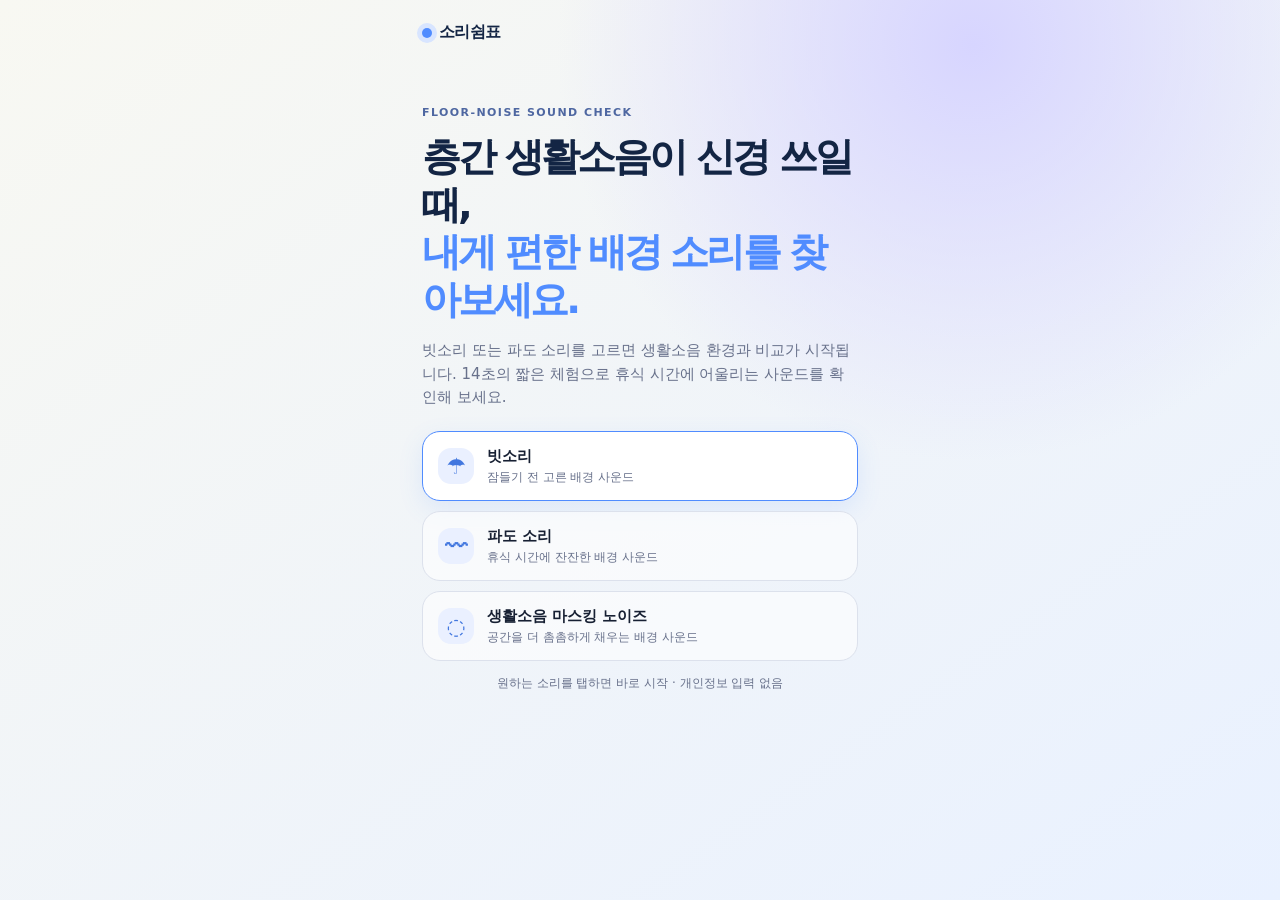
==== index.html @ 2b4d964a "Raise life noise source by three decibels" ====
<!doctype html>
<html lang="ko">
  <head>
    <meta charset="UTF-8" />
    <meta name="viewport" content="width=device-width, initial-scale=1, viewport-fit=cover" />
    <meta http-equiv="Cache-Control" content="no-cache, no-store, must-revalidate" />
    <meta http-equiv="Pragma" content="no-cache" />
    <meta http-equiv="Expires" content="0" />
    <meta name="theme-color" content="#132544" />
    <meta name="description" content="층간 생활소음이 신경 쓰일 때, 나에게 편한 마스킹 사운드를 가볍게 비교해 보는 백색소음기 체험입니다." />
    <title>층간소음 사운드 체크 | 백색소음기 체험</title>
    <link rel="stylesheet" href="style.css" />
  </head>
  <body>
    <main class="game-shell" aria-live="polite">
      <header class="brand"><span class="brand-dot"></span><span>소리쉼표</span></header>
      <audio id="song-audio" class="game-audio" preload="auto"><source src="assets/apartment-noise-12s.mp3?v=2" type="audio/mpeg" /></audio>
      <audio id="rain-audio" class="game-audio" preload="auto"><source src="assets/soft-rainfall-12s.wav?v=1" type="audio/wav" /></audio>
      <audio id="wave-audio" class="game-audio" preload="auto"><source src="assets/original-wave-12s.wav?v=1" type="audio/wav" /></audio>

      <section id="intro-screen" class="screen active" aria-labelledby="intro-title">
        <p class="eyebrow">FLOOR-NOISE SOUND CHECK</p>
        <h1 id="intro-title">층간 생활소음이 신경 쓰일 때,<br /><strong>내게 편한 배경 소리를 찾아보세요.</strong></h1>
        <p class="lede">빗소리 또는 파도 소리를 고르면 생활소음 환경과 비교가 시작됩니다. 14초의 짧은 체험으로 휴식 시간에 어울리는 사운드를 확인해 보세요.</p>
        <fieldset class="sound-picker">
          <legend class="sr-only">백색소음 선택</legend>
          <label class="sound-card selected"><input type="radio" name="sound" value="rain" checked /><span class="sound-icon">☂</span><span><b>빗소리</b><small>잠들기 전 고른 배경 사운드</small></span></label>
          <label class="sound-card"><input type="radio" name="sound" value="wave" /><span class="sound-icon">〰</span><span><b>파도 소리</b><small>휴식 시간에 잔잔한 배경 사운드</small></span></label>
          <label class="sound-card"><input type="radio" name="sound" value="mask" /><span class="sound-icon">◌</span><span><b>생활소음 마스킹 노이즈</b><small>공간을 더 촘촘하게 채우는 배경 사운드</small></span></label>
        </fieldset>
        <p class="privacy-note">원하는 소리를 탭하면 바로 시작 · 개인정보 입력 없음</p>
      </section>

      <section id="song-setup-screen" class="screen" aria-labelledby="song-setup-title">
        <p class="eyebrow">ROUND 1 OF 2 · 층간 생활소음 환경</p>
        <h2 id="song-setup-title">먼저, 층간 생활소음이 들리는<br />내 공간을 가볍게 체험해 보세요.</h2>
        <p class="lede compact">1차에서는 윗집 생활소음이 재생됩니다. 7초라고 느끼는 순간 멈추기를 눌러, 다음 사운드 환경과 비교할 기준을 만들어 보세요.</p>
        <div class="audio-card"><span>기준 환경 · 윗집 층간 생활소음 MIX</span><small>1차 시작과 함께 자동 재생됩니다.</small></div>
        <button id="song-round-button" class="button primary">생활소음 환경 체험 시작 <span>→</span></button>
      </section>

      <section id="play-screen" class="screen" aria-labelledby="play-title">
        <p class="eyebrow" id="round-label">ROUND 1 OF 2</p>
        <h2 id="play-title">7초라고 느끼는 순간<br />버튼을 눌러주세요.</h2>
        <div id="timer-readout" class="timer-readout" aria-label="남은 시간"><span>남은 시간</span><strong id="timer-value">7.00초</strong></div>
        <div id="sound-visual" class="spectrum-3d" data-mode="music" aria-hidden="true"><canvas class="spectrum-canvas"></canvas></div>
        <p id="play-hint" class="play-hint">생활소음이 들리는 동안, 내 공간의 소리 환경을 가볍게 느껴보세요.</p>
        <button id="stop-button" class="button stop">멈추기</button>
        <button id="mute-button" class="text-button hidden" aria-pressed="false">♬ 소리 끄기</button>
      </section>

      <section id="noise-setup-screen" class="screen" aria-labelledby="noise-setup-title">
        <p class="eyebrow">ROUND 2 OF 2 · MASKING SOUND</p>
        <h2 id="noise-setup-title">생활소음에 <span id="selected-sound-name">빗소리</span>를 더한<br />배경 사운드도 체험해 볼까요?</h2>
        <p class="lede compact">선택한 사운드는 생활소음과 함께 낮은 볼륨으로 재생됩니다. 같은 방식으로 체험한 뒤, 내게 더 편한 사운드를 확인해 보세요.</p>
        <button id="noise-round-button" class="button primary setup-button">선택한 사운드 체험 시작 <span>→</span></button>
      </section>

      <section id="result-screen" class="screen" aria-labelledby="result-title">
        <p class="eyebrow">MY MASKING SOUND CHECK</p>
        <h2 id="result-title">내 공간에 어울리는<br />배경 사운드를 확인했어요.</h2>
        <div class="comparison-grid">
          <div class="compare-card music"><span>1차 · 층간 생활소음 환경</span><strong id="song-record">-</strong><small id="song-difference">7초와 -초 차이</small></div>
          <div class="compare-card noise"><span id="noise-card-label">2차 · 빗소리</span><strong id="noise-record">-</strong><small id="noise-difference">7초와 -초 차이</small></div>
        </div>
        <p id="comparison-copy" class="result-copy"></p>
        <div class="offer-card"><span class="offer-label">참여 완료 혜택</span><strong>층간소음으로 지친 공간을 위한<br />백색소음기 <em>3,000원</em> 할인</strong><p>수업용 예시 쿠폰 · 실제 발급·할인은 제공되지 않습니다.</p><details><summary>예시 쿠폰 사용 조건 보기</summary><ul><li>백색소음기 본품 20,000원 이상 구매 시</li><li>2026.08.01 ~ 2026.08.31</li><li>다른 쿠폰과 중복 사용 불가</li></ul></details></div>
        <!-- 제출 전 href를 실제 판매 중인 내 상품 상세 URL로 교체하세요. -->
        <a class="button primary product-link" href="https://search.shopping.naver.com/search/all?query=%EB%B0%B1%EC%83%89%EC%86%8C%EC%9D%8C%EA%B8%B0">층간소음용 백색소음기 상세 보기 <span>→</span></a>
        <button id="retry-button" class="text-button">다른 배경 사운드로 다시 체험하기</button>
      </section>
    </main>
    <script src="app.js?v=20260724-life-noise-plus-3db-1"></script>
  </body>
</html>
---- style.css ----
:root{--navy:#132544;--blue:#508cff;--lavender:#d9d5ff;--ink:#172033;--cream:#f8f7f2;--muted:#68718b;--line:#dce1ec}*{box-sizing:border-box}body{margin:0;min-height:100vh;color:var(--ink);font-family:Pretendard,"Noto Sans KR",system-ui,sans-serif;background:radial-gradient(circle at 76% 5%,#d7d5ff 0,transparent 26rem),linear-gradient(145deg,#f8f8f2,#e9f1ff)}button,a{font:inherit}.game-shell{width:min(100%,480px);min-height:100vh;margin:auto;padding:calc(22px + env(safe-area-inset-top)) 22px calc(28px + env(safe-area-inset-bottom));display:flex;flex-direction:column}.brand{font-weight:800;color:var(--navy);letter-spacing:-.04em;display:flex;align-items:center;gap:7px}.brand-dot{width:10px;height:10px;border-radius:50%;background:var(--blue);box-shadow:0 0 0 5px #d8e5ff}.screen{display:none;flex:1;flex-direction:column;animation:fade .35s ease}.screen.active{display:flex}.eyebrow{margin:clamp(38px,7vh,68px) 0 14px;color:#4e67a1;font-size:11px;font-weight:800;letter-spacing:.13em}h1,h2{margin:0;color:var(--navy);font-size:clamp(28px,7.5vw,39px);line-height:1.22;letter-spacing:-.075em}h1 strong,#noise-setup-title span{color:var(--blue)}.lede{margin:16px 0 22px;color:var(--muted);font-size:15px;line-height:1.55}.lede.compact{margin-bottom:14px}.sound-picker{border:0;margin:0;padding:0;display:grid;gap:10px}.sound-card{min-height:70px;padding:12px 15px;display:flex;align-items:center;gap:13px;border:1px solid var(--line);border-radius:18px;background:#ffffff9d;cursor:pointer;transition:.2s}.sound-card:has(input:checked){border-color:var(--blue);background:#fff;box-shadow:0 8px 24px #4f8cff20}.sound-card input{position:absolute;opacity:0}.sound-icon{width:36px;height:36px;display:grid;place-items:center;border-radius:13px;background:#eaf0ff;color:#4277df;font-weight:900;font-size:22px}.sound-card b,.sound-card small{display:block}.sound-card b{font-size:15px}.sound-card small{margin-top:3px;color:var(--muted);font-size:12px}.button{min-height:55px;border:0;border-radius:17px;display:flex;align-items:center;justify-content:center;gap:13px;font-weight:800;text-decoration:none;cursor:pointer}.primary{margin-top:auto;background:var(--navy);color:white;box-shadow:0 12px 25px #17294b3a}.primary span{font-size:22px;line-height:0}.privacy-note{text-align:center;margin:14px 0 0;color:var(--muted);font-size:12px}.suno-player{width:100%;height:110px;border:1px solid var(--line);border-radius:18px;background:#fff}.text-link{display:block;margin:10px 0 16px;color:#4e67a1;font-size:12px;text-align:center}.timer-readout{margin:20px auto 0;padding:8px 15px;border:1px solid #cbdafd;border-radius:16px;background:#ffffffa6;text-align:center}.timer-readout span{display:block;color:#5e6d8d;font-size:10px;font-weight:800;letter-spacing:.1em}.timer-readout strong{display:block;margin-top:2px;color:var(--blue);font-size:28px;letter-spacing:-.06em}.timer-readout.is-hidden{visibility:hidden}.timer-readout.is-pulse strong{animation:time-pop .28s ease-out}.wave-area{height:112px;display:flex;align-items:center;justify-content:center;gap:7px}.wave-area i{width:7px;height:28px;border-radius:10px;background:linear-gradient(var(--blue),var(--lavender));animation:wave 1.1s ease-in-out infinite}.wave-area i:nth-child(2){animation-delay:.1s}.wave-area i:nth-child(3){animation-delay:.2s}.wave-area i:nth-child(4){animation-delay:.3s}.wave-area i:nth-child(5){animation-delay:.4s}.wave-area i:nth-child(6){animation-delay:.5s}.wave-area i:nth-child(7){animation-delay:.6s}.play-hint{text-align:center;color:var(--muted);font-size:14px}.stop{margin-top:26px;background:var(--blue);color:#fff;box-shadow:0 12px 28px #508cff4d}.text-button{border:0;background:transparent;color:#526687;padding:16px;font-size:13px;text-decoration:underline;cursor:pointer}.hidden{display:none}.comparison-grid{display:grid;grid-template-columns:1fr 1fr;gap:10px;margin-top:22px}.compare-card{padding:14px 10px;border-radius:17px;text-align:center}.compare-card.music{background:#f0eeff}.compare-card.noise{background:#eef6ff}.compare-card span,.compare-card small{display:block;color:#5d6680;font-size:11px}.compare-card strong{display:block;margin:7px 0 4px;color:var(--navy);font-size:25px;letter-spacing:-.07em}.result-copy{margin:15px 3px 12px;font-size:14px;color:#47526b;line-height:1.5}.offer-card{padding:16px 17px;border:1px solid #c9d8fd;border-radius:18px;background:#f3f7ff}.offer-label{display:block;margin-bottom:5px;color:#4f70b5;font-size:11px;font-weight:800}.offer-card strong{font-size:18px}.offer-card em{color:#386ee1;font-style:normal}.offer-card p{margin:7px 0 11px;color:#566783;font-size:11px;line-height:1.45}.offer-card summary{color:#4b6295;font-size:12px;cursor:pointer}.offer-card ul{margin:9px 0 0;padding-left:17px;color:#53617d;font-size:11px;line-height:1.7}.product-link{margin-top:14px}.sr-only{position:absolute;width:1px;height:1px;overflow:hidden;clip:rect(0,0,0,0)}@keyframes wave{50%{height:100px;opacity:.65}}@keyframes time-pop{50%{transform:scale(1.16)}}@keyframes fade{from{opacity:0;transform:translateY(8px)}to{opacity:1;transform:none}}@media(prefers-reduced-motion:reduce){*,*:before,*:after{animation-duration:.01ms!important;transition-duration:.01ms!important}}
.audio-card{padding:14px;border:1px solid var(--line);border-radius:18px;background:#ffffffa6}.audio-card span{display:block;margin-bottom:9px;color:#50628e;font-size:12px;font-weight:800}.audio-card audio{width:100%;height:34px}
.audio-card small{color:var(--muted);font-size:12px}.game-audio{position:fixed;left:-10000px;width:1px;height:1px;opacity:.01;pointer-events:none}
body .wave-area[data-mode]{height:220px;gap:9px;margin:8px -4px 0;padding:12px 10px;border-radius:28px;overflow:hidden}body .wave-area[data-mode] i{width:10px;height:62px;border-radius:12px;transform-origin:center;background:linear-gradient(180deg,#74a8ff,#d8d5ff);box-shadow:0 8px 20px #508cff35;animation:none}body .wave-area[data-mode="music"]{background:radial-gradient(circle at 50% 50%,#ffe6f8 0,transparent 62%)}body .wave-area[data-mode="music"] i{background:linear-gradient(180deg,#ff79c7,#8b72ff);box-shadow:0 10px 24px #b85ad655;animation:music-beat .72s ease-in-out infinite}body .wave-area[data-mode="music"] i:nth-child(2n){animation-duration:.52s}body .wave-area[data-mode="music"] i:nth-child(3n){animation-duration:.91s;animation-delay:-.2s}body .wave-area[data-mode="noise"]{background:radial-gradient(circle at 50% 50%,#dff3ff 0,transparent 62%)}body .wave-area[data-mode="noise"] i{background:linear-gradient(180deg,#5fa6ff,#b8e9ff);box-shadow:0 9px 22px #45a7d544;animation:noise-flow 2.6s ease-in-out infinite}body .wave-area[data-mode="noise"] i:nth-child(2n){animation-delay:-.5s}body .wave-area[data-mode="noise"] i:nth-child(3n){animation-delay:-1.1s}@keyframes music-beat{0%,100%{height:46px;transform:translateY(0)}50%{height:190px;transform:translateY(-4px)}}@keyframes noise-flow{0%,100%{height:70px;transform:scaleY(.72)}50%{height:145px;transform:scaleY(1.05)}}
body .setup-button{margin-top:12px}
body .timer-readout{margin-top:24px;padding:12px 24px;border-radius:20px}body .timer-readout span{font-size:12px}body .timer-readout strong{font-size:clamp(52px,15vw,72px);line-height:1.02}body .wave-area[data-mode]{height:270px;padding:16px 12px}body .wave-area[data-live] i{animation:none!important;transition:height .07s linear,transform .07s linear}

/* Circular spectrum: the sound remains the focus without a row of distracting bars. */
body .wave-area[data-mode]{position:relative;display:block;width:min(100%,270px);height:auto;aspect-ratio:1;margin:10px auto 0;padding:0;overflow:visible;border-radius:50%;isolation:isolate}
body .wave-area[data-mode]::before,body .wave-area[data-mode]::after{content:"";position:absolute;inset:18%;border:1px solid #b9d8ff66;border-radius:50%;box-shadow:0 0 0 22px #a9ccff12,0 0 0 48px #a9ccff0a;z-index:0}
body .wave-area[data-mode]::after{inset:33%;border:0;background:radial-gradient(circle,#cbe8ff 0 12%,#83bfff 36%,#447de833 56%,transparent 71%);box-shadow:0 0 38px #6ea6ff70}
body .wave-area[data-mode] i{position:absolute;top:50%;left:50%;width:8px;height:46px;margin:-23px 0 0 -4px;border-radius:99px;background:linear-gradient(180deg,#effbff 0%,#65b8ff 52%,#466cea 100%);box-shadow:0 0 10px #5faeffb8;transform:rotate(var(--angle)) translateY(var(--offset,-92px)) scaleY(var(--scale,.78));transform-origin:center;animation:radial-flow 2.1s ease-in-out infinite;z-index:2}
body .wave-area[data-mode="music"]{background:radial-gradient(circle at 50% 50%,#dbeeff 0%,#eff6ff5c 38%,transparent 70%)}
body .wave-area[data-mode="music"] i{background:linear-gradient(180deg,#fff4bd 0%,#ffa55a 48%,#f0588e 100%);box-shadow:0 0 12px #ff7d72b0;animation-name:radial-alert}
body .wave-area[data-mode="noise"]{background:radial-gradient(circle at 50% 50%,#dff7ff 0%,#effbff65 42%,transparent 70%)}
.spectrum-core{position:absolute;top:50%;left:50%;width:76px;height:76px;transform:translate(-50%,-50%);border:7px solid #d9efff;border-radius:50%;background:radial-gradient(circle at 38% 33%,#fcffff 0 7%,#b7e6ff 28%,#67adf6 68%,#426ecf 100%);box-shadow:0 0 0 12px #9ac8ff22,0 0 35px #5597f0a6;z-index:3}
body .wave-area[data-live] i{animation:none!important;transition:transform .07s linear}
@keyframes radial-flow{0%,100%{transform:rotate(var(--angle)) translateY(-88px) scaleY(.68);opacity:.65}50%{transform:rotate(var(--angle)) translateY(-110px) scaleY(1.08);opacity:1}}
@keyframes radial-alert{0%,100%{transform:rotate(var(--angle)) translateY(-86px) scaleY(.65);opacity:.62}48%{transform:rotate(var(--angle)) translateY(-124px) scaleY(1.25);opacity:1}66%{transform:rotate(var(--angle)) translateY(-99px) scaleY(.82);opacity:.8}}
@media(max-width:360px){body .wave-area[data-mode]{width:min(100%,236px)}.spectrum-core{width:66px;height:66px}}

/* Perspective terrain spectrum: a compact 3D sound field for mobile play. */
.spectrum-3d{--peak:80px;position:relative;width:min(100%,360px);height:285px;margin:8px auto 0;overflow:hidden;border-radius:28px;perspective:520px;background:radial-gradient(ellipse at 50% 28%,#183b7c 0%,#0a1738 43%,#050a19 100%);box-shadow:inset 0 1px #ffffff1c,0 18px 34px #173b7828}
.spectrum-3d::before{content:"";position:absolute;inset:0;background:linear-gradient(120deg,#ffffff08,transparent 33%),repeating-linear-gradient(90deg,transparent 0 27px,#9bd6ff0b 28px),repeating-linear-gradient(0deg,transparent 0 27px,#9bd6ff09 28px);mask-image:linear-gradient(to bottom,#0009,#000 42%,transparent);pointer-events:none}
.spectrum-grid{position:absolute;left:8%;right:8%;top:30%;bottom:-28%;display:grid;grid-template-columns:repeat(14,1fr);grid-template-rows:repeat(9,1fr);gap:2px;transform:rotateX(62deg) rotateZ(-3deg);transform-style:preserve-3d;transform-origin:50% 58%;filter:drop-shadow(0 0 16px #176bff55)}
.spectrum-grid i{position:relative;display:block;min-width:0;min-height:0;background:hsl(var(--hue,210) 90% var(--light,48%));box-shadow:0 0 calc(3px + var(--glow,.3)*11px) hsl(var(--hue,210) 100% 62% / var(--glow,.4));transform:translateZ(var(--elevation,14px));transform-style:preserve-3d;transition:transform .07s linear,background .07s linear,box-shadow .07s linear}
.spectrum-grid i::before{content:"";position:absolute;left:0;right:0;bottom:0;height:var(--elevation,14px);transform-origin:bottom;transform:rotateX(90deg);background:linear-gradient(90deg,hsl(var(--hue,210) 90% 20% / .7),hsl(var(--hue,210) 90% 48% / .35));opacity:.82}
.spectrum-grid i::after{content:"";position:absolute;inset:0;background:linear-gradient(135deg,#ffffff55,transparent 44%);mix-blend-mode:screen}
.spectrum-peak{position:absolute;left:50%;bottom:34%;width:30px;height:var(--peak);transform:translateX(-50%) perspective(180px) rotateX(8deg);transform-origin:50% 100%;clip-path:polygon(50% 0,76% 83%,100% 100%,0 100%,24% 83%);background:linear-gradient(to top,#ff3d42 0%,#ff8b36 35%,#ffe85d 58%,#f9ffff 82%,#fff 100%);filter:drop-shadow(0 0 6px #ff6048) drop-shadow(0 0 20px #ff422c99);opacity:.88;transition:height .07s linear;z-index:4}
.spectrum-3d[data-mode="music"]{background:radial-gradient(ellipse at 50% 27%,#61264d 0%,#210d37 43%,#090614 100%)}
.spectrum-3d[data-mode="music"] .spectrum-grid{filter:drop-shadow(0 0 16px #fd4f8a66)}
.spectrum-3d[data-mode="noise"]{background:radial-gradient(ellipse at 50% 25%,#0f4d72 0%,#092543 43%,#04111e 100%)}
@media(max-width:360px){.spectrum-3d{height:248px;border-radius:24px}.spectrum-grid{left:5%;right:5%;top:31%;bottom:-31%}.spectrum-peak{bottom:32%}}

/* Canvas renderer gives the terrain visible side faces and stronger depth than CSS-only tiles. */
.spectrum-3d{height:292px;background:#050a19;box-shadow:inset 0 1px #ffffff1c,0 18px 34px #173b7838}
.spectrum-3d::before{z-index:2;opacity:.32}
.spectrum-canvas{position:relative;z-index:1;display:block;width:100%;height:100%;border-radius:inherit}
@media(max-width:360px){.spectrum-3d{height:256px}}
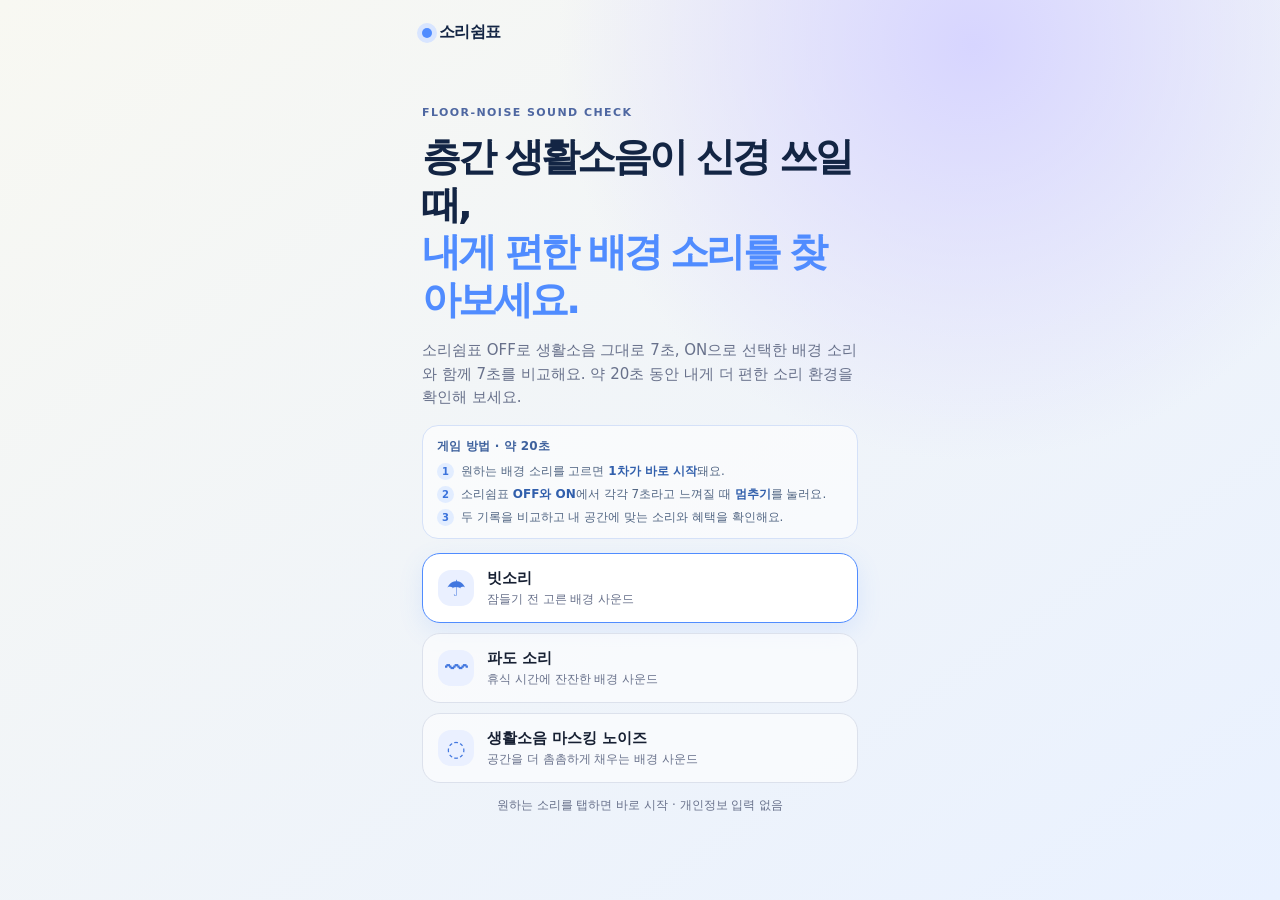
==== commit fe35597c: "Improve sound comparison promotion" ====
--- a/index.html
+++ b/index.html
@@ -21,7 +21,15 @@
       <section id="intro-screen" class="screen active" aria-labelledby="intro-title">
         <p class="eyebrow">FLOOR-NOISE SOUND CHECK</p>
         <h1 id="intro-title">층간 생활소음이 신경 쓰일 때,<br /><strong>내게 편한 배경 소리를 찾아보세요.</strong></h1>
-        <p class="lede">빗소리 또는 파도 소리를 고르면 생활소음 환경과 비교가 시작됩니다. 14초의 짧은 체험으로 휴식 시간에 어울리는 사운드를 확인해 보세요.</p>
+        <p class="lede">소리쉼표 OFF로 생활소음 그대로 7초, ON으로 선택한 배경 소리와 함께 7초를 비교해요. 약 20초 동안 내게 더 편한 소리 환경을 확인해 보세요.</p>
+        <aside class="how-to-play" aria-label="게임 방법">
+          <strong>게임 방법 · 약 20초</strong>
+          <ol>
+            <li><b>1</b><span>원하는 배경 소리를 고르면 <em>1차가 바로 시작</em>돼요.</span></li>
+            <li><b>2</b><span>소리쉼표 <em>OFF와 ON</em>에서 각각 7초라고 느껴질 때 <em>멈추기</em>를 눌러요.</span></li>
+            <li><b>3</b><span>두 기록을 비교하고 내 공간에 맞는 소리와 혜택을 확인해요.</span></li>
+          </ol>
+        </aside>
         <fieldset class="sound-picker">
           <legend class="sr-only">백색소음 선택</legend>
           <label class="sound-card selected"><input type="radio" name="sound" value="rain" checked /><span class="sound-icon">☂</span><span><b>빗소리</b><small>잠들기 전 고른 배경 사운드</small></span></label>
@@ -32,7 +40,7 @@
       </section>
 
       <section id="song-setup-screen" class="screen" aria-labelledby="song-setup-title">
-        <p class="eyebrow">ROUND 1 OF 2 · 층간 생활소음 환경</p>
+        <p class="eyebrow">ROUND 1 OF 2 · 소리쉼표 OFF</p>
         <h2 id="song-setup-title">먼저, 층간 생활소음이 들리는<br />내 공간을 가볍게 체험해 보세요.</h2>
         <p class="lede compact">1차에서는 윗집 생활소음이 재생됩니다. 7초라고 느끼는 순간 멈추기를 눌러, 다음 사운드 환경과 비교할 기준을 만들어 보세요.</p>
         <div class="audio-card"><span>기준 환경 · 윗집 층간 생활소음 MIX</span><small>1차 시작과 함께 자동 재생됩니다.</small></div>
@@ -40,36 +48,70 @@
       </section>
 
       <section id="play-screen" class="screen" aria-labelledby="play-title">
-        <p class="eyebrow" id="round-label">ROUND 1 OF 2</p>
+        <p class="eyebrow" id="round-label">ROUND 1 OF 2 · 소리쉼표 OFF</p>
         <h2 id="play-title">7초라고 느끼는 순간<br />버튼을 눌러주세요.</h2>
-        <div id="timer-readout" class="timer-readout" aria-label="남은 시간"><span>남은 시간</span><strong id="timer-value">7.00초</strong></div>
+        <div id="timer-readout" class="timer-readout" aria-label="경과 시간"><span>경과 시간</span><strong id="timer-value">0.00초</strong></div>
         <div id="sound-visual" class="spectrum-3d" data-mode="music" aria-hidden="true"><canvas class="spectrum-canvas"></canvas></div>
         <p id="play-hint" class="play-hint">생활소음이 들리는 동안, 내 공간의 소리 환경을 가볍게 느껴보세요.</p>
-        <button id="stop-button" class="button stop">멈추기</button>
+        <button id="stop-button" class="button stop" aria-label="7초라고 느껴질 때 게임 기록 멈추기">
+          <span class="stop-icon" aria-hidden="true">■</span>
+          <span><strong>지금 멈추기</strong><small>7초라고 느껴질 때 탭</small></span>
+        </button>
         <button id="mute-button" class="text-button hidden" aria-pressed="false">♬ 소리 끄기</button>
       </section>
 
       <section id="noise-setup-screen" class="screen" aria-labelledby="noise-setup-title">
-        <p class="eyebrow">ROUND 2 OF 2 · MASKING SOUND</p>
-        <h2 id="noise-setup-title">생활소음에 <span id="selected-sound-name">빗소리</span>를 더한<br />배경 사운드도 체험해 볼까요?</h2>
+        <p class="eyebrow">ROUND 2 OF 2 · 소리쉼표 ON</p>
+        <h2 id="noise-setup-title">소리쉼표 ON으로 <span id="selected-sound-name">빗소리</span>를 더한<br />환경도 체험해 볼까요?</h2>
         <p class="lede compact">선택한 사운드는 생활소음과 함께 낮은 볼륨으로 재생됩니다. 같은 방식으로 체험한 뒤, 내게 더 편한 사운드를 확인해 보세요.</p>
         <button id="noise-round-button" class="button primary setup-button">선택한 사운드 체험 시작 <span>→</span></button>
       </section>
 
+      <section id="preference-screen" class="screen preference-screen" aria-labelledby="preference-title">
+        <p class="eyebrow">LISTENING COMPLETE</p>
+        <h2 id="preference-title">어느 환경에서 생활소음이<br />덜 신경 쓰였나요?</h2>
+        <p class="lede compact">7초 기록은 재미를 위한 게임 점수예요. 편안함은 기록과 관계없이 직접 느낀 쪽을 선택해 주세요.</p>
+        <div class="preference-options" role="group" aria-label="더 편하게 느껴진 소리 환경 선택">
+          <button type="button" class="preference-button" data-choice="masked">
+            <span class="preference-mark" aria-hidden="true">ON</span>
+            <span><strong>소리쉼표 ON</strong><small>생활소음 + <span id="preference-sound-name">빗소리</span></small></span>
+          </button>
+          <button type="button" class="preference-button" data-choice="plain">
+            <span class="preference-mark" aria-hidden="true">OFF</span>
+            <span><strong>소리쉼표 OFF</strong><small>생활소음 그대로인 환경</small></span>
+          </button>
+          <button type="button" class="preference-button" data-choice="same">
+            <span class="preference-mark" aria-hidden="true">＝</span>
+            <span><strong>비슷하게 느껴졌어요</strong><small>두 환경의 차이가 크지 않았어요</small></span>
+          </button>
+        </div>
+        <p class="privacy-note">선택 내용은 저장하거나 전송하지 않아요.</p>
+      </section>
+
       <section id="result-screen" class="screen" aria-labelledby="result-title">
         <p class="eyebrow">MY MASKING SOUND CHECK</p>
-        <h2 id="result-title">내 공간에 어울리는<br />배경 사운드를 확인했어요.</h2>
+        <h2 id="result-title">오늘의 사운드 선택을<br />확인했어요.</h2>
         <div class="comparison-grid">
-          <div class="compare-card music"><span>1차 · 층간 생활소음 환경</span><strong id="song-record">-</strong><small id="song-difference">7초와 -초 차이</small></div>
-          <div class="compare-card noise"><span id="noise-card-label">2차 · 빗소리</span><strong id="noise-record">-</strong><small id="noise-difference">7초와 -초 차이</small></div>
+          <div class="compare-card music"><span>1차 · 소리쉼표 OFF</span><strong id="song-record">-</strong><small id="song-difference">7초와 -초 차이</small></div>
+          <div class="compare-card noise"><span id="noise-card-label">2차 · 소리쉼표 ON</span><strong id="noise-record">-</strong><small id="noise-difference">7초와 -초 차이</small></div>
         </div>
         <p id="comparison-copy" class="result-copy"></p>
         <div class="offer-card"><span class="offer-label">참여 완료 혜택</span><strong>층간소음으로 지친 공간을 위한<br />백색소음기 <em>3,000원</em> 할인</strong><p>수업용 예시 쿠폰 · 실제 발급·할인은 제공되지 않습니다.</p><details><summary>예시 쿠폰 사용 조건 보기</summary><ul><li>백색소음기 본품 20,000원 이상 구매 시</li><li>2026.08.01 ~ 2026.08.31</li><li>다른 쿠폰과 중복 사용 불가</li></ul></details></div>
-        <!-- 제출 전 href를 실제 판매 중인 내 상품 상세 URL로 교체하세요. -->
-        <a class="button primary product-link" href="https://search.shopping.naver.com/search/all?query=%EB%B0%B1%EC%83%89%EC%86%8C%EC%9D%8C%EA%B8%B0">층간소음용 백색소음기 상세 보기 <span>→</span></a>
+        <button id="product-link" type="button" class="button primary product-link" aria-haspopup="dialog" aria-controls="coming-soon-dialog">소리쉼표 상품 출시 안내 <span>→</span></button>
         <button id="retry-button" class="text-button">다른 배경 사운드로 다시 체험하기</button>
       </section>
     </main>
-    <script src="app.js?v=20260724-life-noise-plus-3db-1"></script>
+
+    <dialog id="coming-soon-dialog" class="coming-soon-dialog" aria-labelledby="coming-soon-title">
+      <div class="coming-soon-card">
+        <span class="coming-soon-mark" aria-hidden="true">◌</span>
+        <p class="coming-soon-eyebrow">COMING SOON</p>
+        <h2 id="coming-soon-title">상품 상세페이지<br />커밍 순!</h2>
+        <p>소리쉼표 백색소음기 상품 페이지를 준비하고 있어요. 조금만 기다려 주세요.</p>
+        <button id="coming-soon-close" type="button" class="button primary">확인</button>
+      </div>
+    </dialog>
+
+    <script src="app.js?v=20260724-mixed-life-noise-minus-1db-1"></script>
   </body>
 </html>
--- a/style.css
+++ b/style.css
@@ -1,9 +1,13 @@
 :root{--navy:#132544;--blue:#508cff;--lavender:#d9d5ff;--ink:#172033;--cream:#f8f7f2;--muted:#68718b;--line:#dce1ec}*{box-sizing:border-box}body{margin:0;min-height:100vh;color:var(--ink);font-family:Pretendard,"Noto Sans KR",system-ui,sans-serif;background:radial-gradient(circle at 76% 5%,#d7d5ff 0,transparent 26rem),linear-gradient(145deg,#f8f8f2,#e9f1ff)}button,a{font:inherit}.game-shell{width:min(100%,480px);min-height:100vh;margin:auto;padding:calc(22px + env(safe-area-inset-top)) 22px calc(28px + env(safe-area-inset-bottom));display:flex;flex-direction:column}.brand{font-weight:800;color:var(--navy);letter-spacing:-.04em;display:flex;align-items:center;gap:7px}.brand-dot{width:10px;height:10px;border-radius:50%;background:var(--blue);box-shadow:0 0 0 5px #d8e5ff}.screen{display:none;flex:1;flex-direction:column;animation:fade .35s ease}.screen.active{display:flex}.eyebrow{margin:clamp(38px,7vh,68px) 0 14px;color:#4e67a1;font-size:11px;font-weight:800;letter-spacing:.13em}h1,h2{margin:0;color:var(--navy);font-size:clamp(28px,7.5vw,39px);line-height:1.22;letter-spacing:-.075em}h1 strong,#noise-setup-title span{color:var(--blue)}.lede{margin:16px 0 22px;color:var(--muted);font-size:15px;line-height:1.55}.lede.compact{margin-bottom:14px}.sound-picker{border:0;margin:0;padding:0;display:grid;gap:10px}.sound-card{min-height:70px;padding:12px 15px;display:flex;align-items:center;gap:13px;border:1px solid var(--line);border-radius:18px;background:#ffffff9d;cursor:pointer;transition:.2s}.sound-card:has(input:checked){border-color:var(--blue);background:#fff;box-shadow:0 8px 24px #4f8cff20}.sound-card input{position:absolute;opacity:0}.sound-icon{width:36px;height:36px;display:grid;place-items:center;border-radius:13px;background:#eaf0ff;color:#4277df;font-weight:900;font-size:22px}.sound-card b,.sound-card small{display:block}.sound-card b{font-size:15px}.sound-card small{margin-top:3px;color:var(--muted);font-size:12px}.button{min-height:55px;border:0;border-radius:17px;display:flex;align-items:center;justify-content:center;gap:13px;font-weight:800;text-decoration:none;cursor:pointer}.primary{margin-top:auto;background:var(--navy);color:white;box-shadow:0 12px 25px #17294b3a}.primary span{font-size:22px;line-height:0}.privacy-note{text-align:center;margin:14px 0 0;color:var(--muted);font-size:12px}.suno-player{width:100%;height:110px;border:1px solid var(--line);border-radius:18px;background:#fff}.text-link{display:block;margin:10px 0 16px;color:#4e67a1;font-size:12px;text-align:center}.timer-readout{margin:20px auto 0;padding:8px 15px;border:1px solid #cbdafd;border-radius:16px;background:#ffffffa6;text-align:center}.timer-readout span{display:block;color:#5e6d8d;font-size:10px;font-weight:800;letter-spacing:.1em}.timer-readout strong{display:block;margin-top:2px;color:var(--blue);font-size:28px;letter-spacing:-.06em}.timer-readout.is-hidden{visibility:hidden}.timer-readout.is-pulse strong{animation:time-pop .28s ease-out}.wave-area{height:112px;display:flex;align-items:center;justify-content:center;gap:7px}.wave-area i{width:7px;height:28px;border-radius:10px;background:linear-gradient(var(--blue),var(--lavender));animation:wave 1.1s ease-in-out infinite}.wave-area i:nth-child(2){animation-delay:.1s}.wave-area i:nth-child(3){animation-delay:.2s}.wave-area i:nth-child(4){animation-delay:.3s}.wave-area i:nth-child(5){animation-delay:.4s}.wave-area i:nth-child(6){animation-delay:.5s}.wave-area i:nth-child(7){animation-delay:.6s}.play-hint{text-align:center;color:var(--muted);font-size:14px}.stop{margin-top:26px;background:var(--blue);color:#fff;box-shadow:0 12px 28px #508cff4d}.text-button{border:0;background:transparent;color:#526687;padding:16px;font-size:13px;text-decoration:underline;cursor:pointer}.hidden{display:none}.comparison-grid{display:grid;grid-template-columns:1fr 1fr;gap:10px;margin-top:22px}.compare-card{padding:14px 10px;border-radius:17px;text-align:center}.compare-card.music{background:#f0eeff}.compare-card.noise{background:#eef6ff}.compare-card span,.compare-card small{display:block;color:#5d6680;font-size:11px}.compare-card strong{display:block;margin:7px 0 4px;color:var(--navy);font-size:25px;letter-spacing:-.07em}.result-copy{margin:15px 3px 12px;font-size:14px;color:#47526b;line-height:1.5}.offer-card{padding:16px 17px;border:1px solid #c9d8fd;border-radius:18px;background:#f3f7ff}.offer-label{display:block;margin-bottom:5px;color:#4f70b5;font-size:11px;font-weight:800}.offer-card strong{font-size:18px}.offer-card em{color:#386ee1;font-style:normal}.offer-card p{margin:7px 0 11px;color:#566783;font-size:11px;line-height:1.45}.offer-card summary{color:#4b6295;font-size:12px;cursor:pointer}.offer-card ul{margin:9px 0 0;padding-left:17px;color:#53617d;font-size:11px;line-height:1.7}.product-link{margin-top:14px}.sr-only{position:absolute;width:1px;height:1px;overflow:hidden;clip:rect(0,0,0,0)}@keyframes wave{50%{height:100px;opacity:.65}}@keyframes time-pop{50%{transform:scale(1.16)}}@keyframes fade{from{opacity:0;transform:translateY(8px)}to{opacity:1;transform:none}}@media(prefers-reduced-motion:reduce){*,*:before,*:after{animation-duration:.01ms!important;transition-duration:.01ms!important}}
 .audio-card{padding:14px;border:1px solid var(--line);border-radius:18px;background:#ffffffa6}.audio-card span{display:block;margin-bottom:9px;color:#50628e;font-size:12px;font-weight:800}.audio-card audio{width:100%;height:34px}
 .audio-card small{color:var(--muted);font-size:12px}.game-audio{position:fixed;left:-10000px;width:1px;height:1px;opacity:.01;pointer-events:none}
+.how-to-play{margin:-6px 0 14px;padding:12px 14px;border:1px solid #d5e1f8;border-radius:16px;background:#ffffff9c;color:#536784}.how-to-play>strong{display:block;margin-bottom:8px;color:#3e619d;font-size:12px;letter-spacing:.02em}.how-to-play ol{display:grid;gap:6px;margin:0;padding:0;list-style:none}.how-to-play li{display:flex;align-items:flex-start;gap:7px;font-size:12px;line-height:1.35}.how-to-play li>b{display:grid;flex:none;place-items:center;width:17px;height:17px;border-radius:50%;background:#e2edff;color:#3b73dc;font-size:10px}.how-to-play em{color:#315fac;font-style:normal;font-weight:800}
+.preference-options{display:grid;gap:10px;margin-top:8px}.preference-button{width:100%;min-height:72px;padding:12px 14px;border:1px solid var(--line);border-radius:18px;display:flex;align-items:center;gap:12px;background:#ffffffb8;color:var(--ink);text-align:left;cursor:pointer;transition:transform .16s,border-color .16s,box-shadow .16s}.preference-button:hover,.preference-button:focus-visible{border-color:var(--blue);box-shadow:0 8px 22px #4f8cff25;transform:translateY(-2px);outline:0}.preference-mark{width:34px;height:34px;flex:none;border-radius:12px;display:grid;place-items:center;background:#e8f0ff;color:#3d70d6;font-size:13px;font-weight:900}.preference-button strong,.preference-button small{display:block}.preference-button strong{font-size:15px}.preference-button small{margin-top:4px;color:var(--muted);font-size:12px}.compare-card{position:relative}.compare-card.preferred{outline:2px solid var(--blue);box-shadow:0 8px 20px #508cff22}.compare-card.preferred::after{content:"내 선택";position:absolute;top:-9px;right:10px;padding:3px 7px;border-radius:99px;background:var(--blue);color:#fff;font-size:9px;font-weight:800}
+.coming-soon-dialog{width:min(calc(100% - 36px),380px);padding:0;border:0;border-radius:28px;background:transparent;color:var(--ink);overflow:visible}.coming-soon-dialog::backdrop{background:#1025448f;backdrop-filter:blur(6px)}.coming-soon-dialog[open]{animation:modal-in .24s ease-out}.coming-soon-card{padding:28px 22px 22px;border:1px solid #cad9fb;border-radius:28px;background:radial-gradient(circle at 86% 0,#dcd9ff 0,transparent 12rem),linear-gradient(145deg,#fff,#edf5ff);text-align:center;box-shadow:0 24px 60px #1025445c}.coming-soon-mark{display:grid;width:54px;height:54px;margin:0 auto 16px;place-items:center;border-radius:18px;background:#e6efff;color:var(--blue);font-size:34px;font-weight:900;box-shadow:0 0 0 8px #ffffff8f}.coming-soon-eyebrow{margin:0 0 8px;color:#4d69a3;font-size:11px;font-weight:900;letter-spacing:.15em}.coming-soon-card h2{font-size:30px}.coming-soon-card>p:not(.coming-soon-eyebrow){margin:14px 0 0;color:var(--muted);font-size:14px;line-height:1.55}.coming-soon-card .primary{width:100%;margin-top:20px}@keyframes modal-in{from{opacity:0;transform:translateY(14px) scale(.97)}to{opacity:1;transform:none}}
 body .wave-area[data-mode]{height:220px;gap:9px;margin:8px -4px 0;padding:12px 10px;border-radius:28px;overflow:hidden}body .wave-area[data-mode] i{width:10px;height:62px;border-radius:12px;transform-origin:center;background:linear-gradient(180deg,#74a8ff,#d8d5ff);box-shadow:0 8px 20px #508cff35;animation:none}body .wave-area[data-mode="music"]{background:radial-gradient(circle at 50% 50%,#ffe6f8 0,transparent 62%)}body .wave-area[data-mode="music"] i{background:linear-gradient(180deg,#ff79c7,#8b72ff);box-shadow:0 10px 24px #b85ad655;animation:music-beat .72s ease-in-out infinite}body .wave-area[data-mode="music"] i:nth-child(2n){animation-duration:.52s}body .wave-area[data-mode="music"] i:nth-child(3n){animation-duration:.91s;animation-delay:-.2s}body .wave-area[data-mode="noise"]{background:radial-gradient(circle at 50% 50%,#dff3ff 0,transparent 62%)}body .wave-area[data-mode="noise"] i{background:linear-gradient(180deg,#5fa6ff,#b8e9ff);box-shadow:0 9px 22px #45a7d544;animation:noise-flow 2.6s ease-in-out infinite}body .wave-area[data-mode="noise"] i:nth-child(2n){animation-delay:-.5s}body .wave-area[data-mode="noise"] i:nth-child(3n){animation-delay:-1.1s}@keyframes music-beat{0%,100%{height:46px;transform:translateY(0)}50%{height:190px;transform:translateY(-4px)}}@keyframes noise-flow{0%,100%{height:70px;transform:scaleY(.72)}50%{height:145px;transform:scaleY(1.05)}}
 body .setup-button{margin-top:12px}
 body .timer-readout{margin-top:24px;padding:12px 24px;border-radius:20px}body .timer-readout span{font-size:12px}body .timer-readout strong{font-size:clamp(52px,15vw,72px);line-height:1.02}body .wave-area[data-mode]{height:270px;padding:16px 12px}body .wave-area[data-live] i{animation:none!important;transition:height .07s linear,transform .07s linear}
+body .stop{min-height:76px;margin-top:20px;border:2px solid #fff;background:linear-gradient(135deg,#ff684d,#ef3f54);box-shadow:0 14px 28px #e94a4d66,0 0 0 3px #ff8e7e33;letter-spacing:-.025em}body .stop:active{transform:scale(.98);box-shadow:0 6px 15px #e94a4d5c}body .stop .stop-icon{display:grid;place-items:center;width:34px;height:34px;border-radius:50%;background:#fff;color:#e94650;font-size:16px;box-shadow:0 3px 9px #7a142d36}body .stop strong,.stop small{display:block}.stop strong{font-size:21px;line-height:1.1}.stop small{margin-top:4px;font-size:12px;font-weight:700;opacity:.92}
 
 /* Circular spectrum: the sound remains the focus without a row of distracting bars. */
 body .wave-area[data-mode]{position:relative;display:block;width:min(100%,270px);height:auto;aspect-ratio:1;margin:10px auto 0;padding:0;overflow:visible;border-radius:50%;isolation:isolate}
@@ -37,3 +41,29 @@
 .spectrum-3d::before{z-index:2;opacity:.32}
 .spectrum-canvas{position:relative;z-index:1;display:block;width:100%;height:100%;border-radius:inherit}
 @media(max-width:360px){.spectrum-3d{height:256px}}
+
+/* Keep the timed action above the fold on compact mobile screens. */
+@media(max-width:480px) and (max-height:720px){
+  .game-shell{padding-top:calc(14px + env(safe-area-inset-top));padding-bottom:calc(12px + env(safe-area-inset-bottom))}
+  #intro-screen .eyebrow{margin:20px 0 8px}
+  #intro-screen h1{font-size:25px;line-height:1.16}
+  #intro-screen .lede{margin:10px 0 12px;font-size:13px;line-height:1.42}
+  #intro-screen .how-to-play{margin:0 0 10px;padding:9px 11px;border-radius:14px}
+  #intro-screen .how-to-play>strong{margin-bottom:6px;font-size:11px}
+  #intro-screen .how-to-play ol{gap:4px}
+  #intro-screen .how-to-play li{gap:6px;font-size:11px;line-height:1.28}
+  #intro-screen .sound-picker{gap:7px}
+  #intro-screen .sound-card{min-height:58px;padding:8px 12px;border-radius:15px}
+  #intro-screen .sound-icon{width:32px;height:32px;border-radius:11px;font-size:19px}
+  #intro-screen .sound-card b{font-size:14px}
+  #intro-screen .sound-card small{margin-top:2px;font-size:11px}
+  #intro-screen .privacy-note{margin-top:9px;font-size:10.5px}
+  #play-screen .eyebrow{margin:18px 0 8px}
+  #play-screen h2{font-size:25px;line-height:1.16}
+  body #play-screen .timer-readout{margin-top:10px;padding:8px 20px;border-radius:18px}
+  body #play-screen .timer-readout strong{font-size:46px}
+  #play-screen .spectrum-3d{height:220px;margin-top:8px;border-radius:24px}
+  #play-screen .play-hint{margin:8px 0 6px;font-size:12px;line-height:1.35}
+  body #play-screen .stop{min-height:68px;margin-top:8px}
+  #play-screen #mute-button{padding:10px}
+}
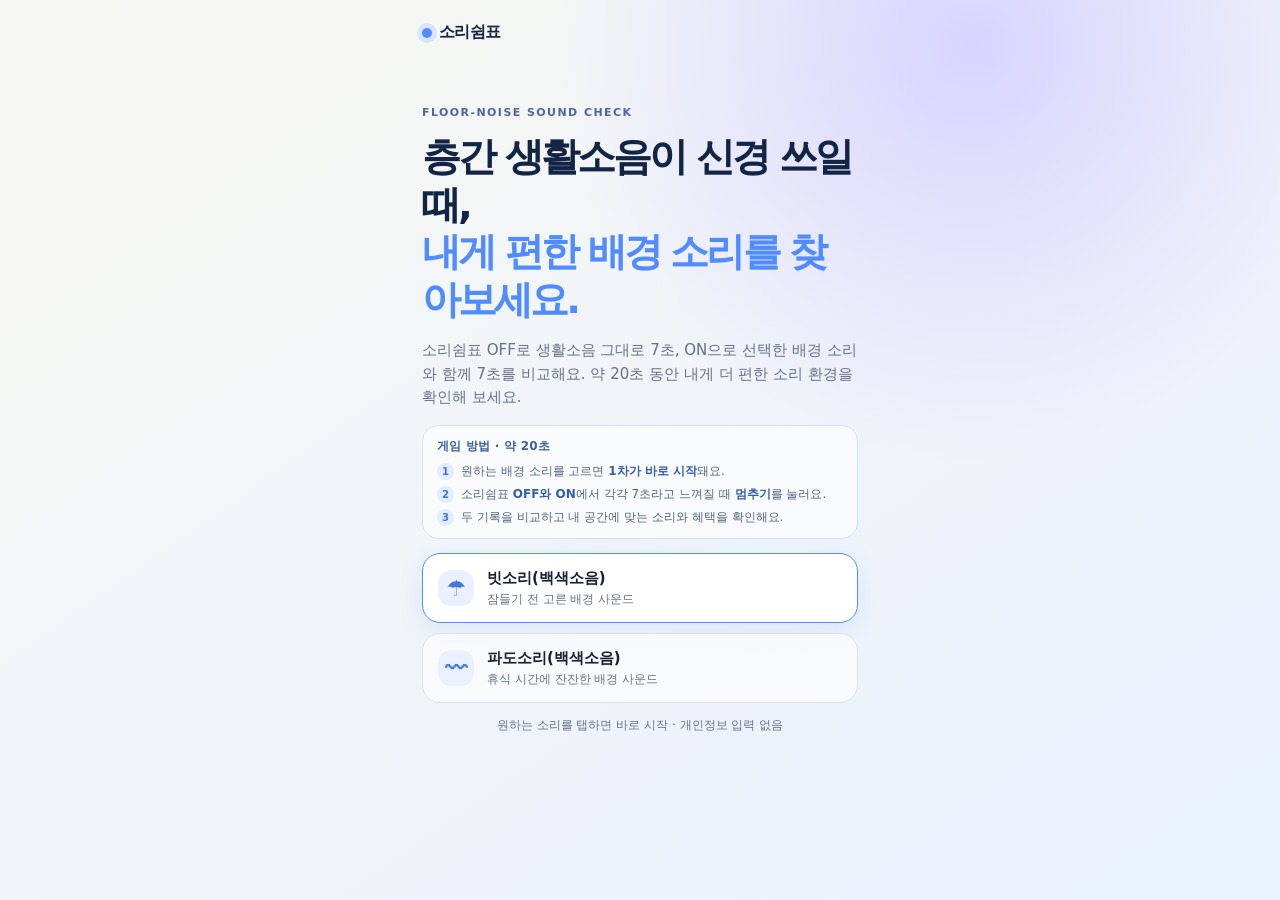
==== commit 78d39320: "Simplify white noise options" ====
--- a/index.html
+++ b/index.html
@@ -32,9 +32,8 @@
         </aside>
         <fieldset class="sound-picker">
           <legend class="sr-only">백색소음 선택</legend>
-          <label class="sound-card selected"><input type="radio" name="sound" value="rain" checked /><span class="sound-icon">☂</span><span><b>빗소리</b><small>잠들기 전 고른 배경 사운드</small></span></label>
-          <label class="sound-card"><input type="radio" name="sound" value="wave" /><span class="sound-icon">〰</span><span><b>파도 소리</b><small>휴식 시간에 잔잔한 배경 사운드</small></span></label>
-          <label class="sound-card"><input type="radio" name="sound" value="mask" /><span class="sound-icon">◌</span><span><b>생활소음 마스킹 노이즈</b><small>공간을 더 촘촘하게 채우는 배경 사운드</small></span></label>
+          <label class="sound-card selected"><input type="radio" name="sound" value="rain" checked /><span class="sound-icon">☂</span><span><b>빗소리(백색소음)</b><small>잠들기 전 고른 배경 사운드</small></span></label>
+          <label class="sound-card"><input type="radio" name="sound" value="wave" /><span class="sound-icon">〰</span><span><b>파도소리(백색소음)</b><small>휴식 시간에 잔잔한 배경 사운드</small></span></label>
         </fieldset>
         <p class="privacy-note">원하는 소리를 탭하면 바로 시작 · 개인정보 입력 없음</p>
       </section>
@@ -62,7 +61,7 @@
 
       <section id="noise-setup-screen" class="screen" aria-labelledby="noise-setup-title">
         <p class="eyebrow">ROUND 2 OF 2 · 소리쉼표 ON</p>
-        <h2 id="noise-setup-title">소리쉼표 ON으로 <span id="selected-sound-name">빗소리</span>를 더한<br />환경도 체험해 볼까요?</h2>
+        <h2 id="noise-setup-title">소리쉼표 ON으로 <span id="selected-sound-name">빗소리(백색소음)</span>를 더한<br />환경도 체험해 볼까요?</h2>
         <p class="lede compact">선택한 사운드는 생활소음과 함께 낮은 볼륨으로 재생됩니다. 같은 방식으로 체험한 뒤, 내게 더 편한 사운드를 확인해 보세요.</p>
         <button id="noise-round-button" class="button primary setup-button">선택한 사운드 체험 시작 <span>→</span></button>
       </section>
@@ -74,7 +73,7 @@
         <div class="preference-options" role="group" aria-label="더 편하게 느껴진 소리 환경 선택">
           <button type="button" class="preference-button" data-choice="masked">
             <span class="preference-mark" aria-hidden="true">ON</span>
-            <span><strong>소리쉼표 ON</strong><small>생활소음 + <span id="preference-sound-name">빗소리</span></small></span>
+            <span><strong>소리쉼표 ON</strong><small>생활소음 + <span id="preference-sound-name">빗소리(백색소음)</span></small></span>
           </button>
           <button type="button" class="preference-button" data-choice="plain">
             <span class="preference-mark" aria-hidden="true">OFF</span>
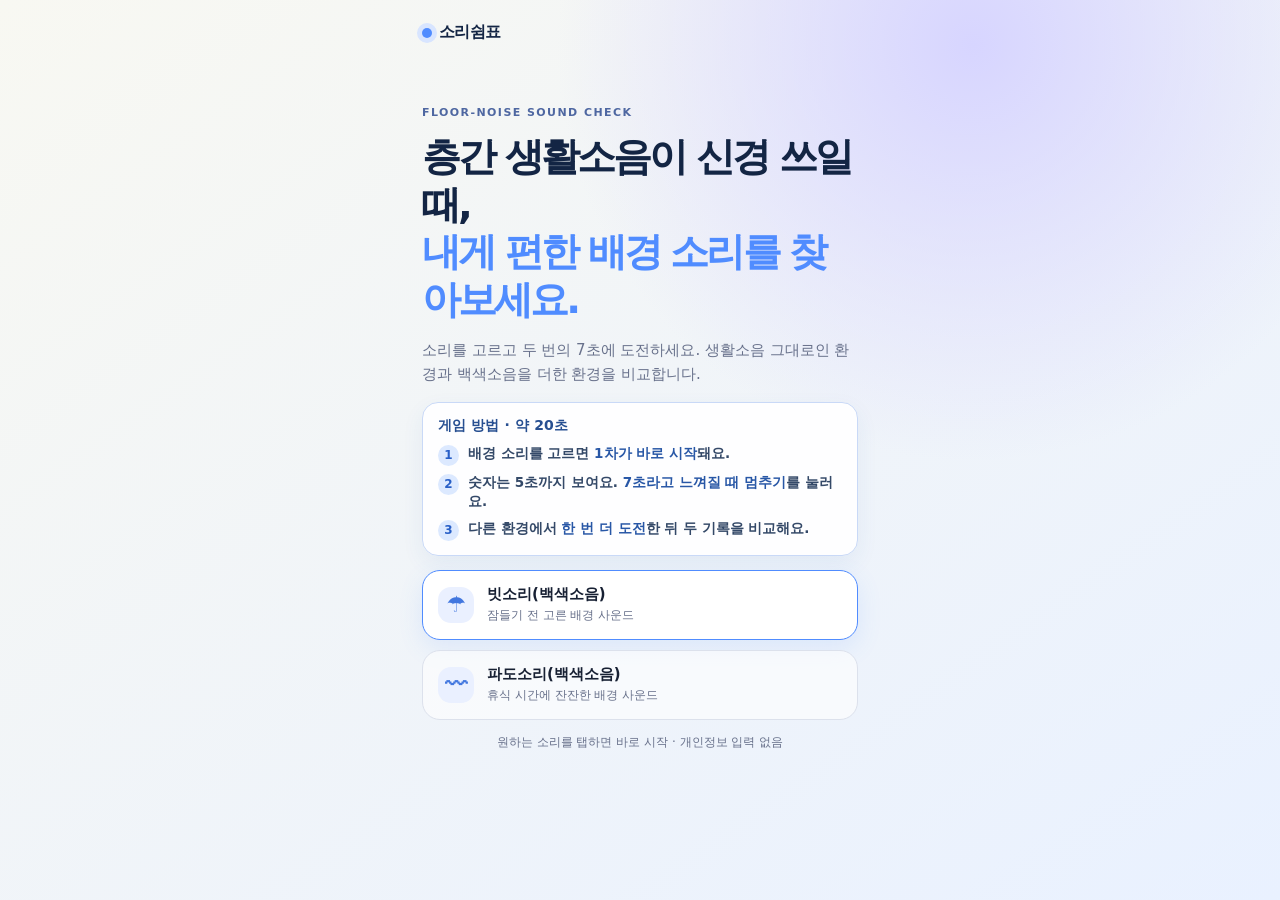
==== commit 589032b7: "Show results after each round" ====
--- a/index.html
+++ b/index.html
@@ -9,7 +9,7 @@
     <meta name="theme-color" content="#132544" />
     <meta name="description" content="층간 생활소음이 신경 쓰일 때, 나에게 편한 마스킹 사운드를 가볍게 비교해 보는 백색소음기 체험입니다." />
     <title>층간소음 사운드 체크 | 백색소음기 체험</title>
-    <link rel="stylesheet" href="style.css" />
+    <link rel="stylesheet" href="style.css?v=20260730-feedback-flow-1" />
   </head>
   <body>
     <main class="game-shell" aria-live="polite">
@@ -21,13 +21,13 @@
       <section id="intro-screen" class="screen active" aria-labelledby="intro-title">
         <p class="eyebrow">FLOOR-NOISE SOUND CHECK</p>
         <h1 id="intro-title">층간 생활소음이 신경 쓰일 때,<br /><strong>내게 편한 배경 소리를 찾아보세요.</strong></h1>
-        <p class="lede">소리쉼표 OFF로 생활소음 그대로 7초, ON으로 선택한 배경 소리와 함께 7초를 비교해요. 약 20초 동안 내게 더 편한 소리 환경을 확인해 보세요.</p>
+        <p class="lede">소리를 고르고 두 번의 7초에 도전하세요. 생활소음 그대로인 환경과 백색소음을 더한 환경을 비교합니다.</p>
         <aside class="how-to-play" aria-label="게임 방법">
           <strong>게임 방법 · 약 20초</strong>
           <ol>
-            <li><b>1</b><span>원하는 배경 소리를 고르면 <em>1차가 바로 시작</em>돼요.</span></li>
-            <li><b>2</b><span>소리쉼표 <em>OFF와 ON</em>에서 각각 7초라고 느껴질 때 <em>멈추기</em>를 눌러요.</span></li>
-            <li><b>3</b><span>두 기록을 비교하고 내 공간에 맞는 소리와 혜택을 확인해요.</span></li>
+            <li><b>1</b><span>배경 소리를 고르면 <em>1차가 바로 시작</em>돼요.</span></li>
+            <li><b>2</b><span>숫자는 5초까지 보여요. <em>7초라고 느껴질 때 멈추기</em>를 눌러요.</span></li>
+            <li><b>3</b><span>다른 환경에서 <em>한 번 더 도전</em>한 뒤 두 기록을 비교해요.</span></li>
           </ol>
         </aside>
         <fieldset class="sound-picker">
@@ -60,14 +60,24 @@
       </section>
 
       <section id="noise-setup-screen" class="screen" aria-labelledby="noise-setup-title">
-        <p class="eyebrow">ROUND 2 OF 2 · 소리쉼표 ON</p>
-        <h2 id="noise-setup-title">소리쉼표 ON으로 <span id="selected-sound-name">빗소리(백색소음)</span>를 더한<br />환경도 체험해 볼까요?</h2>
-        <p class="lede compact">선택한 사운드는 생활소음과 함께 낮은 볼륨으로 재생됩니다. 같은 방식으로 체험한 뒤, 내게 더 편한 사운드를 확인해 보세요.</p>
-        <button id="noise-round-button" class="button primary setup-button">선택한 사운드 체험 시작 <span>→</span></button>
+        <p class="eyebrow">ROUND 1 COMPLETE</p>
+        <h2 id="noise-setup-title">1차 기록을 확인했어요.</h2>
+        <div class="round-result-card" aria-label="1차 기록">
+          <span>생활소음 환경 기록</span>
+          <strong id="first-round-record">-</strong>
+          <small>기록이 저장됐어요. 한 번 더 하면 두 환경을 비교할 수 있어요.</small>
+        </div>
+        <p class="lede compact">이번에는 생활소음에 <strong id="selected-sound-name">빗소리(백색소음)</strong>를 더해 같은 방식으로 진행합니다.</p>
+        <button id="noise-round-button" class="button primary setup-button">다른 소리 환경에서 한 번 더 해보기 <span>→</span></button>
       </section>
 
       <section id="preference-screen" class="screen preference-screen" aria-labelledby="preference-title">
         <p class="eyebrow">LISTENING COMPLETE</p>
+        <div class="round-result-card compact-result" aria-label="2차 기록">
+          <span>백색소음 환경 기록</span>
+          <strong id="second-round-record">-</strong>
+          <small>두 번의 7초 도전이 끝났어요.</small>
+        </div>
         <h2 id="preference-title">어느 환경에서 생활소음이<br />덜 신경 쓰였나요?</h2>
         <p class="lede compact">7초 기록은 재미를 위한 게임 점수예요. 편안함은 기록과 관계없이 직접 느낀 쪽을 선택해 주세요.</p>
         <div class="preference-options" role="group" aria-label="더 편하게 느껴진 소리 환경 선택">
@@ -111,6 +121,6 @@
       </div>
     </dialog>
 
-    <script src="app.js?v=20260724-mixed-life-noise-minus-1db-1"></script>
+    <script src="app.js?v=20260730-feedback-flow-1"></script>
   </body>
 </html>
--- a/style.css
+++ b/style.css
@@ -1,11 +1,12 @@
 :root{--navy:#132544;--blue:#508cff;--lavender:#d9d5ff;--ink:#172033;--cream:#f8f7f2;--muted:#68718b;--line:#dce1ec}*{box-sizing:border-box}body{margin:0;min-height:100vh;color:var(--ink);font-family:Pretendard,"Noto Sans KR",system-ui,sans-serif;background:radial-gradient(circle at 76% 5%,#d7d5ff 0,transparent 26rem),linear-gradient(145deg,#f8f8f2,#e9f1ff)}button,a{font:inherit}.game-shell{width:min(100%,480px);min-height:100vh;margin:auto;padding:calc(22px + env(safe-area-inset-top)) 22px calc(28px + env(safe-area-inset-bottom));display:flex;flex-direction:column}.brand{font-weight:800;color:var(--navy);letter-spacing:-.04em;display:flex;align-items:center;gap:7px}.brand-dot{width:10px;height:10px;border-radius:50%;background:var(--blue);box-shadow:0 0 0 5px #d8e5ff}.screen{display:none;flex:1;flex-direction:column;animation:fade .35s ease}.screen.active{display:flex}.eyebrow{margin:clamp(38px,7vh,68px) 0 14px;color:#4e67a1;font-size:11px;font-weight:800;letter-spacing:.13em}h1,h2{margin:0;color:var(--navy);font-size:clamp(28px,7.5vw,39px);line-height:1.22;letter-spacing:-.075em}h1 strong,#noise-setup-title span{color:var(--blue)}.lede{margin:16px 0 22px;color:var(--muted);font-size:15px;line-height:1.55}.lede.compact{margin-bottom:14px}.sound-picker{border:0;margin:0;padding:0;display:grid;gap:10px}.sound-card{min-height:70px;padding:12px 15px;display:flex;align-items:center;gap:13px;border:1px solid var(--line);border-radius:18px;background:#ffffff9d;cursor:pointer;transition:.2s}.sound-card:has(input:checked){border-color:var(--blue);background:#fff;box-shadow:0 8px 24px #4f8cff20}.sound-card input{position:absolute;opacity:0}.sound-icon{width:36px;height:36px;display:grid;place-items:center;border-radius:13px;background:#eaf0ff;color:#4277df;font-weight:900;font-size:22px}.sound-card b,.sound-card small{display:block}.sound-card b{font-size:15px}.sound-card small{margin-top:3px;color:var(--muted);font-size:12px}.button{min-height:55px;border:0;border-radius:17px;display:flex;align-items:center;justify-content:center;gap:13px;font-weight:800;text-decoration:none;cursor:pointer}.primary{margin-top:auto;background:var(--navy);color:white;box-shadow:0 12px 25px #17294b3a}.primary span{font-size:22px;line-height:0}.privacy-note{text-align:center;margin:14px 0 0;color:var(--muted);font-size:12px}.suno-player{width:100%;height:110px;border:1px solid var(--line);border-radius:18px;background:#fff}.text-link{display:block;margin:10px 0 16px;color:#4e67a1;font-size:12px;text-align:center}.timer-readout{margin:20px auto 0;padding:8px 15px;border:1px solid #cbdafd;border-radius:16px;background:#ffffffa6;text-align:center}.timer-readout span{display:block;color:#5e6d8d;font-size:10px;font-weight:800;letter-spacing:.1em}.timer-readout strong{display:block;margin-top:2px;color:var(--blue);font-size:28px;letter-spacing:-.06em}.timer-readout.is-hidden{visibility:hidden}.timer-readout.is-pulse strong{animation:time-pop .28s ease-out}.wave-area{height:112px;display:flex;align-items:center;justify-content:center;gap:7px}.wave-area i{width:7px;height:28px;border-radius:10px;background:linear-gradient(var(--blue),var(--lavender));animation:wave 1.1s ease-in-out infinite}.wave-area i:nth-child(2){animation-delay:.1s}.wave-area i:nth-child(3){animation-delay:.2s}.wave-area i:nth-child(4){animation-delay:.3s}.wave-area i:nth-child(5){animation-delay:.4s}.wave-area i:nth-child(6){animation-delay:.5s}.wave-area i:nth-child(7){animation-delay:.6s}.play-hint{text-align:center;color:var(--muted);font-size:14px}.stop{margin-top:26px;background:var(--blue);color:#fff;box-shadow:0 12px 28px #508cff4d}.text-button{border:0;background:transparent;color:#526687;padding:16px;font-size:13px;text-decoration:underline;cursor:pointer}.hidden{display:none}.comparison-grid{display:grid;grid-template-columns:1fr 1fr;gap:10px;margin-top:22px}.compare-card{padding:14px 10px;border-radius:17px;text-align:center}.compare-card.music{background:#f0eeff}.compare-card.noise{background:#eef6ff}.compare-card span,.compare-card small{display:block;color:#5d6680;font-size:11px}.compare-card strong{display:block;margin:7px 0 4px;color:var(--navy);font-size:25px;letter-spacing:-.07em}.result-copy{margin:15px 3px 12px;font-size:14px;color:#47526b;line-height:1.5}.offer-card{padding:16px 17px;border:1px solid #c9d8fd;border-radius:18px;background:#f3f7ff}.offer-label{display:block;margin-bottom:5px;color:#4f70b5;font-size:11px;font-weight:800}.offer-card strong{font-size:18px}.offer-card em{color:#386ee1;font-style:normal}.offer-card p{margin:7px 0 11px;color:#566783;font-size:11px;line-height:1.45}.offer-card summary{color:#4b6295;font-size:12px;cursor:pointer}.offer-card ul{margin:9px 0 0;padding-left:17px;color:#53617d;font-size:11px;line-height:1.7}.product-link{margin-top:14px}.sr-only{position:absolute;width:1px;height:1px;overflow:hidden;clip:rect(0,0,0,0)}@keyframes wave{50%{height:100px;opacity:.65}}@keyframes time-pop{50%{transform:scale(1.16)}}@keyframes fade{from{opacity:0;transform:translateY(8px)}to{opacity:1;transform:none}}@media(prefers-reduced-motion:reduce){*,*:before,*:after{animation-duration:.01ms!important;transition-duration:.01ms!important}}
 .audio-card{padding:14px;border:1px solid var(--line);border-radius:18px;background:#ffffffa6}.audio-card span{display:block;margin-bottom:9px;color:#50628e;font-size:12px;font-weight:800}.audio-card audio{width:100%;height:34px}
 .audio-card small{color:var(--muted);font-size:12px}.game-audio{position:fixed;left:-10000px;width:1px;height:1px;opacity:.01;pointer-events:none}
-.how-to-play{margin:-6px 0 14px;padding:12px 14px;border:1px solid #d5e1f8;border-radius:16px;background:#ffffff9c;color:#536784}.how-to-play>strong{display:block;margin-bottom:8px;color:#3e619d;font-size:12px;letter-spacing:.02em}.how-to-play ol{display:grid;gap:6px;margin:0;padding:0;list-style:none}.how-to-play li{display:flex;align-items:flex-start;gap:7px;font-size:12px;line-height:1.35}.how-to-play li>b{display:grid;flex:none;place-items:center;width:17px;height:17px;border-radius:50%;background:#e2edff;color:#3b73dc;font-size:10px}.how-to-play em{color:#315fac;font-style:normal;font-weight:800}
+.how-to-play{margin:-6px 0 14px;padding:14px 15px;border:1px solid #c9d9f7;border-radius:16px;background:#fffffff2;color:#344968;box-shadow:0 8px 22px #315fac12}.how-to-play>strong{display:block;margin-bottom:9px;color:#274f91;font-size:14px;font-weight:900;letter-spacing:.01em}.how-to-play ol{display:grid;gap:7px;margin:0;padding:0;list-style:none}.how-to-play li{display:flex;align-items:flex-start;gap:9px;font-size:13.5px;font-weight:600;line-height:1.45}.how-to-play li>b{display:grid;flex:none;place-items:center;width:21px;height:21px;margin-top:1px;border-radius:50%;background:#dce9ff;color:#285fc7;font-size:12px;font-weight:900}.how-to-play em{color:#2857a6;font-style:normal;font-weight:900}
 .preference-options{display:grid;gap:10px;margin-top:8px}.preference-button{width:100%;min-height:72px;padding:12px 14px;border:1px solid var(--line);border-radius:18px;display:flex;align-items:center;gap:12px;background:#ffffffb8;color:var(--ink);text-align:left;cursor:pointer;transition:transform .16s,border-color .16s,box-shadow .16s}.preference-button:hover,.preference-button:focus-visible{border-color:var(--blue);box-shadow:0 8px 22px #4f8cff25;transform:translateY(-2px);outline:0}.preference-mark{width:34px;height:34px;flex:none;border-radius:12px;display:grid;place-items:center;background:#e8f0ff;color:#3d70d6;font-size:13px;font-weight:900}.preference-button strong,.preference-button small{display:block}.preference-button strong{font-size:15px}.preference-button small{margin-top:4px;color:var(--muted);font-size:12px}.compare-card{position:relative}.compare-card.preferred{outline:2px solid var(--blue);box-shadow:0 8px 20px #508cff22}.compare-card.preferred::after{content:"내 선택";position:absolute;top:-9px;right:10px;padding:3px 7px;border-radius:99px;background:var(--blue);color:#fff;font-size:9px;font-weight:800}
 .coming-soon-dialog{width:min(calc(100% - 36px),380px);padding:0;border:0;border-radius:28px;background:transparent;color:var(--ink);overflow:visible}.coming-soon-dialog::backdrop{background:#1025448f;backdrop-filter:blur(6px)}.coming-soon-dialog[open]{animation:modal-in .24s ease-out}.coming-soon-card{padding:28px 22px 22px;border:1px solid #cad9fb;border-radius:28px;background:radial-gradient(circle at 86% 0,#dcd9ff 0,transparent 12rem),linear-gradient(145deg,#fff,#edf5ff);text-align:center;box-shadow:0 24px 60px #1025445c}.coming-soon-mark{display:grid;width:54px;height:54px;margin:0 auto 16px;place-items:center;border-radius:18px;background:#e6efff;color:var(--blue);font-size:34px;font-weight:900;box-shadow:0 0 0 8px #ffffff8f}.coming-soon-eyebrow{margin:0 0 8px;color:#4d69a3;font-size:11px;font-weight:900;letter-spacing:.15em}.coming-soon-card h2{font-size:30px}.coming-soon-card>p:not(.coming-soon-eyebrow){margin:14px 0 0;color:var(--muted);font-size:14px;line-height:1.55}.coming-soon-card .primary{width:100%;margin-top:20px}@keyframes modal-in{from{opacity:0;transform:translateY(14px) scale(.97)}to{opacity:1;transform:none}}
 body .wave-area[data-mode]{height:220px;gap:9px;margin:8px -4px 0;padding:12px 10px;border-radius:28px;overflow:hidden}body .wave-area[data-mode] i{width:10px;height:62px;border-radius:12px;transform-origin:center;background:linear-gradient(180deg,#74a8ff,#d8d5ff);box-shadow:0 8px 20px #508cff35;animation:none}body .wave-area[data-mode="music"]{background:radial-gradient(circle at 50% 50%,#ffe6f8 0,transparent 62%)}body .wave-area[data-mode="music"] i{background:linear-gradient(180deg,#ff79c7,#8b72ff);box-shadow:0 10px 24px #b85ad655;animation:music-beat .72s ease-in-out infinite}body .wave-area[data-mode="music"] i:nth-child(2n){animation-duration:.52s}body .wave-area[data-mode="music"] i:nth-child(3n){animation-duration:.91s;animation-delay:-.2s}body .wave-area[data-mode="noise"]{background:radial-gradient(circle at 50% 50%,#dff3ff 0,transparent 62%)}body .wave-area[data-mode="noise"] i{background:linear-gradient(180deg,#5fa6ff,#b8e9ff);box-shadow:0 9px 22px #45a7d544;animation:noise-flow 2.6s ease-in-out infinite}body .wave-area[data-mode="noise"] i:nth-child(2n){animation-delay:-.5s}body .wave-area[data-mode="noise"] i:nth-child(3n){animation-delay:-1.1s}@keyframes music-beat{0%,100%{height:46px;transform:translateY(0)}50%{height:190px;transform:translateY(-4px)}}@keyframes noise-flow{0%,100%{height:70px;transform:scaleY(.72)}50%{height:145px;transform:scaleY(1.05)}}
 body .setup-button{margin-top:12px}
+.round-result-card{margin:22px 0 16px;padding:18px 18px 17px;border:1px solid #c8d9fc;border-radius:22px;background:linear-gradient(145deg,#fff,#edf5ff);text-align:center;box-shadow:0 12px 28px #315fac18}.round-result-card span,.round-result-card small{display:block}.round-result-card span{color:#4d68a3;font-size:12px;font-weight:900;letter-spacing:.04em}.round-result-card strong{display:block;margin:5px 0 7px;color:var(--blue);font-size:clamp(42px,13vw,58px);line-height:1;letter-spacing:-.07em}.round-result-card small{color:#50617d;font-size:13px;line-height:1.45}.round-result-card.compact-result{margin:18px 0 20px;padding:15px 18px}.round-result-card.compact-result strong{font-size:clamp(38px,11vw,50px)}
 body .timer-readout{margin-top:24px;padding:12px 24px;border-radius:20px}body .timer-readout span{font-size:12px}body .timer-readout strong{font-size:clamp(52px,15vw,72px);line-height:1.02}body .wave-area[data-mode]{height:270px;padding:16px 12px}body .wave-area[data-live] i{animation:none!important;transition:height .07s linear,transform .07s linear}
 body .stop{min-height:76px;margin-top:20px;border:2px solid #fff;background:linear-gradient(135deg,#ff684d,#ef3f54);box-shadow:0 14px 28px #e94a4d66,0 0 0 3px #ff8e7e33;letter-spacing:-.025em}body .stop:active{transform:scale(.98);box-shadow:0 6px 15px #e94a4d5c}body .stop .stop-icon{display:grid;place-items:center;width:34px;height:34px;border-radius:50%;background:#fff;color:#e94650;font-size:16px;box-shadow:0 3px 9px #7a142d36}body .stop strong,.stop small{display:block}.stop strong{font-size:21px;line-height:1.1}.stop small{margin-top:4px;font-size:12px;font-weight:700;opacity:.92}
 
@@ -48,16 +49,22 @@
   #intro-screen .eyebrow{margin:20px 0 8px}
   #intro-screen h1{font-size:25px;line-height:1.16}
   #intro-screen .lede{margin:10px 0 12px;font-size:13px;line-height:1.42}
-  #intro-screen .how-to-play{margin:0 0 10px;padding:9px 11px;border-radius:14px}
-  #intro-screen .how-to-play>strong{margin-bottom:6px;font-size:11px}
-  #intro-screen .how-to-play ol{gap:4px}
-  #intro-screen .how-to-play li{gap:6px;font-size:11px;line-height:1.28}
+  #intro-screen .how-to-play{margin:0 0 10px;padding:10px 12px;border-radius:14px}
+  #intro-screen .how-to-play>strong{margin-bottom:7px;font-size:13px}
+  #intro-screen .how-to-play ol{gap:5px}
+  #intro-screen .how-to-play li{gap:7px;font-size:12.5px;line-height:1.35}
+  #intro-screen .how-to-play li>b{width:19px;height:19px;font-size:11px}
   #intro-screen .sound-picker{gap:7px}
   #intro-screen .sound-card{min-height:58px;padding:8px 12px;border-radius:15px}
   #intro-screen .sound-icon{width:32px;height:32px;border-radius:11px;font-size:19px}
   #intro-screen .sound-card b{font-size:14px}
   #intro-screen .sound-card small{margin-top:2px;font-size:11px}
   #intro-screen .privacy-note{margin-top:9px;font-size:10.5px}
+  #noise-setup-screen .round-result-card{margin:14px 0 12px;padding:14px 15px}
+  #noise-setup-screen .round-result-card strong{font-size:42px}
+  #noise-setup-screen .round-result-card small{font-size:12px}
+  #preference-screen .round-result-card{margin:12px 0 14px;padding:12px 15px}
+  #preference-screen .round-result-card strong{font-size:38px}
   #play-screen .eyebrow{margin:18px 0 8px}
   #play-screen h2{font-size:25px;line-height:1.16}
   body #play-screen .timer-readout{margin-top:10px;padding:8px 20px;border-radius:18px}
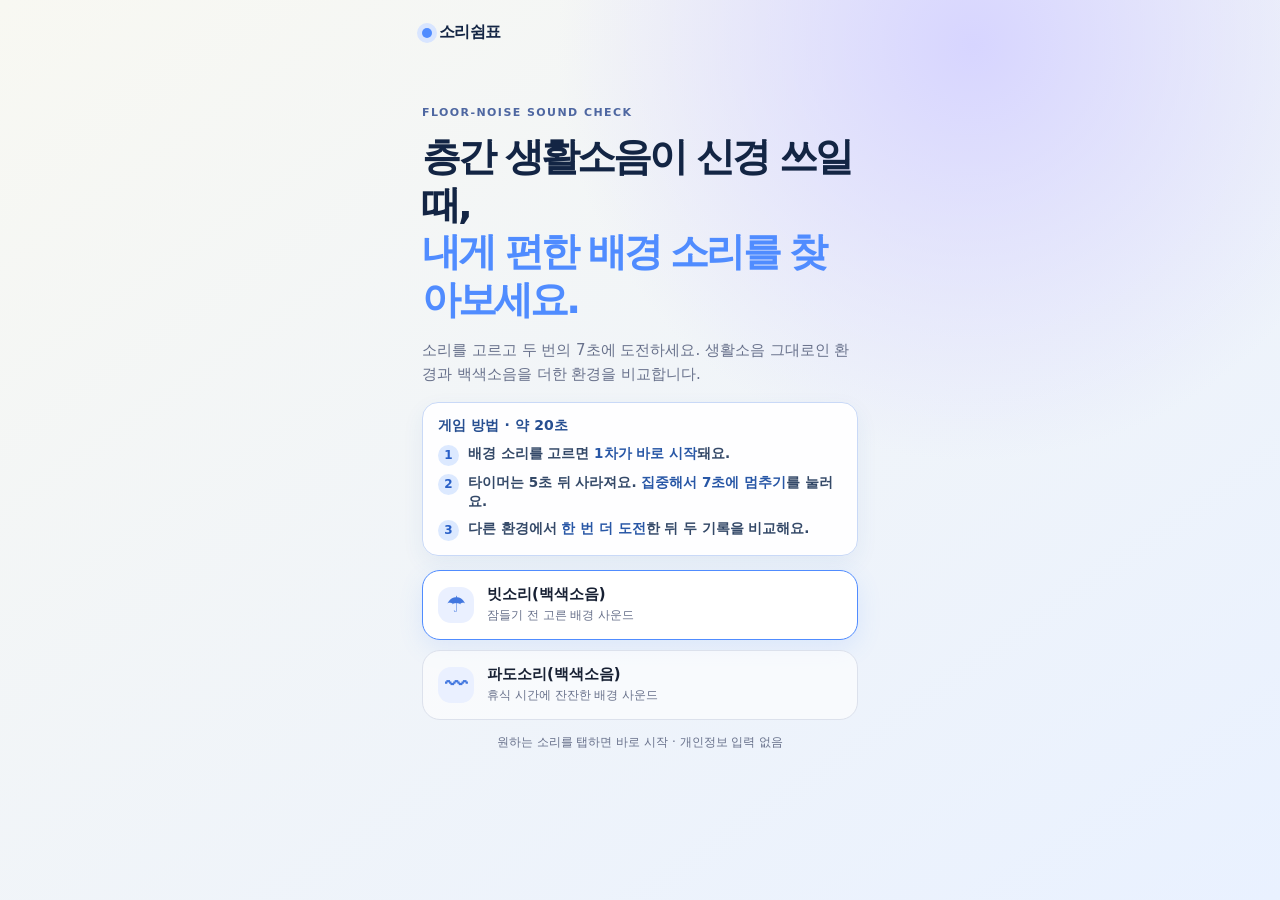
==== commit cab811a6: "Clarify hidden timer instruction" ====
--- a/index.html
+++ b/index.html
@@ -26,7 +26,7 @@
           <strong>게임 방법 · 약 20초</strong>
           <ol>
             <li><b>1</b><span>배경 소리를 고르면 <em>1차가 바로 시작</em>돼요.</span></li>
-            <li><b>2</b><span>숫자는 5초까지 보여요. <em>7초라고 느껴질 때 멈추기</em>를 눌러요.</span></li>
+            <li><b>2</b><span>타이머는 5초 뒤 사라져요. <em>집중해서 7초에 멈추기</em>를 눌러요.</span></li>
             <li><b>3</b><span>다른 환경에서 <em>한 번 더 도전</em>한 뒤 두 기록을 비교해요.</span></li>
           </ol>
         </aside>
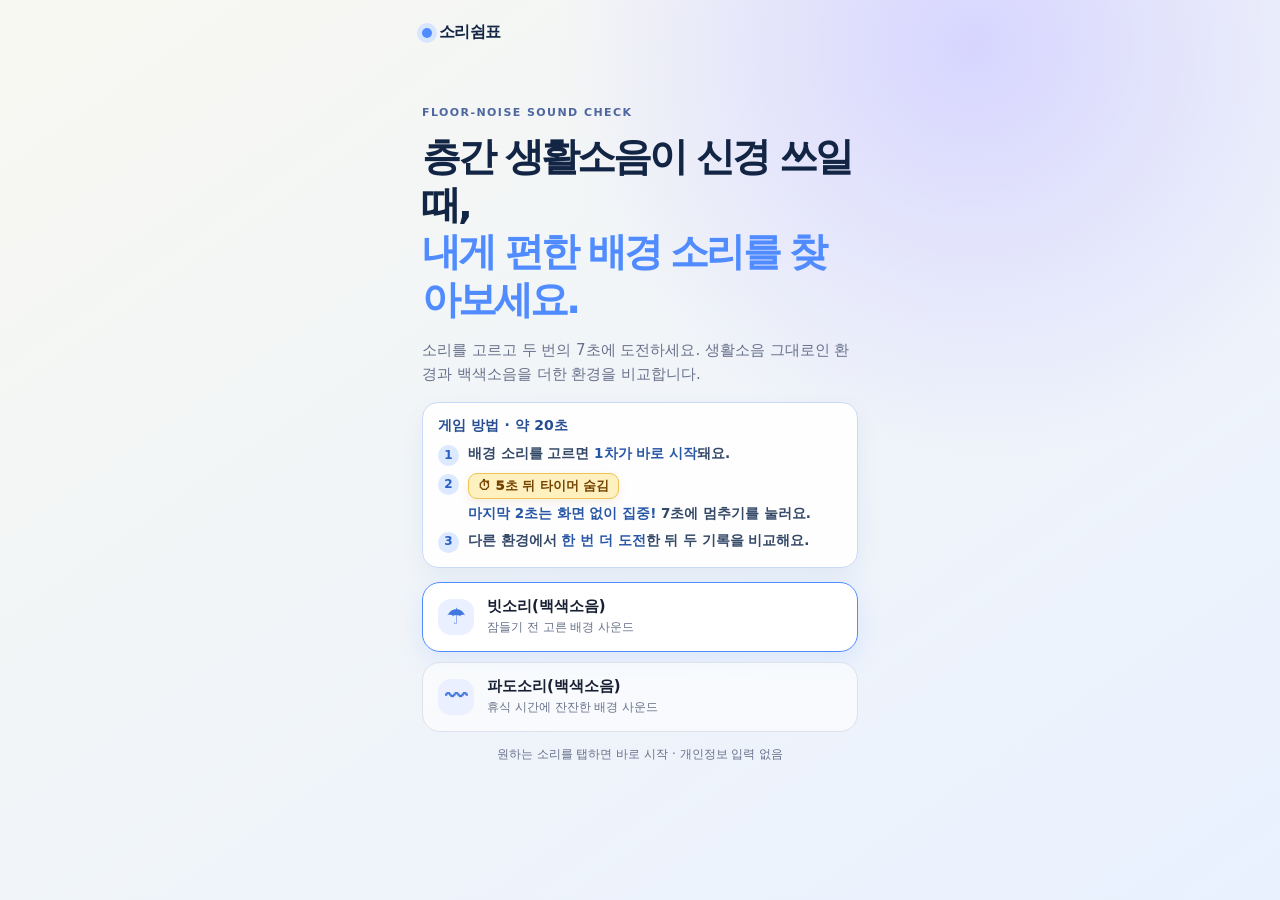
==== commit 35001a7c: "Highlight hidden timer rule" ====
--- a/index.html
+++ b/index.html
@@ -9,7 +9,7 @@
     <meta name="theme-color" content="#132544" />
     <meta name="description" content="층간 생활소음이 신경 쓰일 때, 나에게 편한 마스킹 사운드를 가볍게 비교해 보는 백색소음기 체험입니다." />
     <title>층간소음 사운드 체크 | 백색소음기 체험</title>
-    <link rel="stylesheet" href="style.css?v=20260730-feedback-flow-1" />
+    <link rel="stylesheet" href="style.css?v=20260730-timer-notice-1" />
   </head>
   <body>
     <main class="game-shell" aria-live="polite">
@@ -26,7 +26,7 @@
           <strong>게임 방법 · 약 20초</strong>
           <ol>
             <li><b>1</b><span>배경 소리를 고르면 <em>1차가 바로 시작</em>돼요.</span></li>
-            <li><b>2</b><span>타이머는 5초 뒤 사라져요. <em>집중해서 7초에 멈추기</em>를 눌러요.</span></li>
+            <li><b>2</b><span><strong class="timer-hide-notice">⏱ 5초 뒤 타이머 숨김</strong><em>마지막 2초는 화면 없이 집중!</em> 7초에 멈추기를 눌러요.</span></li>
             <li><b>3</b><span>다른 환경에서 <em>한 번 더 도전</em>한 뒤 두 기록을 비교해요.</span></li>
           </ol>
         </aside>
--- a/style.css
+++ b/style.css
@@ -1,7 +1,7 @@
 :root{--navy:#132544;--blue:#508cff;--lavender:#d9d5ff;--ink:#172033;--cream:#f8f7f2;--muted:#68718b;--line:#dce1ec}*{box-sizing:border-box}body{margin:0;min-height:100vh;color:var(--ink);font-family:Pretendard,"Noto Sans KR",system-ui,sans-serif;background:radial-gradient(circle at 76% 5%,#d7d5ff 0,transparent 26rem),linear-gradient(145deg,#f8f8f2,#e9f1ff)}button,a{font:inherit}.game-shell{width:min(100%,480px);min-height:100vh;margin:auto;padding:calc(22px + env(safe-area-inset-top)) 22px calc(28px + env(safe-area-inset-bottom));display:flex;flex-direction:column}.brand{font-weight:800;color:var(--navy);letter-spacing:-.04em;display:flex;align-items:center;gap:7px}.brand-dot{width:10px;height:10px;border-radius:50%;background:var(--blue);box-shadow:0 0 0 5px #d8e5ff}.screen{display:none;flex:1;flex-direction:column;animation:fade .35s ease}.screen.active{display:flex}.eyebrow{margin:clamp(38px,7vh,68px) 0 14px;color:#4e67a1;font-size:11px;font-weight:800;letter-spacing:.13em}h1,h2{margin:0;color:var(--navy);font-size:clamp(28px,7.5vw,39px);line-height:1.22;letter-spacing:-.075em}h1 strong,#noise-setup-title span{color:var(--blue)}.lede{margin:16px 0 22px;color:var(--muted);font-size:15px;line-height:1.55}.lede.compact{margin-bottom:14px}.sound-picker{border:0;margin:0;padding:0;display:grid;gap:10px}.sound-card{min-height:70px;padding:12px 15px;display:flex;align-items:center;gap:13px;border:1px solid var(--line);border-radius:18px;background:#ffffff9d;cursor:pointer;transition:.2s}.sound-card:has(input:checked){border-color:var(--blue);background:#fff;box-shadow:0 8px 24px #4f8cff20}.sound-card input{position:absolute;opacity:0}.sound-icon{width:36px;height:36px;display:grid;place-items:center;border-radius:13px;background:#eaf0ff;color:#4277df;font-weight:900;font-size:22px}.sound-card b,.sound-card small{display:block}.sound-card b{font-size:15px}.sound-card small{margin-top:3px;color:var(--muted);font-size:12px}.button{min-height:55px;border:0;border-radius:17px;display:flex;align-items:center;justify-content:center;gap:13px;font-weight:800;text-decoration:none;cursor:pointer}.primary{margin-top:auto;background:var(--navy);color:white;box-shadow:0 12px 25px #17294b3a}.primary span{font-size:22px;line-height:0}.privacy-note{text-align:center;margin:14px 0 0;color:var(--muted);font-size:12px}.suno-player{width:100%;height:110px;border:1px solid var(--line);border-radius:18px;background:#fff}.text-link{display:block;margin:10px 0 16px;color:#4e67a1;font-size:12px;text-align:center}.timer-readout{margin:20px auto 0;padding:8px 15px;border:1px solid #cbdafd;border-radius:16px;background:#ffffffa6;text-align:center}.timer-readout span{display:block;color:#5e6d8d;font-size:10px;font-weight:800;letter-spacing:.1em}.timer-readout strong{display:block;margin-top:2px;color:var(--blue);font-size:28px;letter-spacing:-.06em}.timer-readout.is-hidden{visibility:hidden}.timer-readout.is-pulse strong{animation:time-pop .28s ease-out}.wave-area{height:112px;display:flex;align-items:center;justify-content:center;gap:7px}.wave-area i{width:7px;height:28px;border-radius:10px;background:linear-gradient(var(--blue),var(--lavender));animation:wave 1.1s ease-in-out infinite}.wave-area i:nth-child(2){animation-delay:.1s}.wave-area i:nth-child(3){animation-delay:.2s}.wave-area i:nth-child(4){animation-delay:.3s}.wave-area i:nth-child(5){animation-delay:.4s}.wave-area i:nth-child(6){animation-delay:.5s}.wave-area i:nth-child(7){animation-delay:.6s}.play-hint{text-align:center;color:var(--muted);font-size:14px}.stop{margin-top:26px;background:var(--blue);color:#fff;box-shadow:0 12px 28px #508cff4d}.text-button{border:0;background:transparent;color:#526687;padding:16px;font-size:13px;text-decoration:underline;cursor:pointer}.hidden{display:none}.comparison-grid{display:grid;grid-template-columns:1fr 1fr;gap:10px;margin-top:22px}.compare-card{padding:14px 10px;border-radius:17px;text-align:center}.compare-card.music{background:#f0eeff}.compare-card.noise{background:#eef6ff}.compare-card span,.compare-card small{display:block;color:#5d6680;font-size:11px}.compare-card strong{display:block;margin:7px 0 4px;color:var(--navy);font-size:25px;letter-spacing:-.07em}.result-copy{margin:15px 3px 12px;font-size:14px;color:#47526b;line-height:1.5}.offer-card{padding:16px 17px;border:1px solid #c9d8fd;border-radius:18px;background:#f3f7ff}.offer-label{display:block;margin-bottom:5px;color:#4f70b5;font-size:11px;font-weight:800}.offer-card strong{font-size:18px}.offer-card em{color:#386ee1;font-style:normal}.offer-card p{margin:7px 0 11px;color:#566783;font-size:11px;line-height:1.45}.offer-card summary{color:#4b6295;font-size:12px;cursor:pointer}.offer-card ul{margin:9px 0 0;padding-left:17px;color:#53617d;font-size:11px;line-height:1.7}.product-link{margin-top:14px}.sr-only{position:absolute;width:1px;height:1px;overflow:hidden;clip:rect(0,0,0,0)}@keyframes wave{50%{height:100px;opacity:.65}}@keyframes time-pop{50%{transform:scale(1.16)}}@keyframes fade{from{opacity:0;transform:translateY(8px)}to{opacity:1;transform:none}}@media(prefers-reduced-motion:reduce){*,*:before,*:after{animation-duration:.01ms!important;transition-duration:.01ms!important}}
 .audio-card{padding:14px;border:1px solid var(--line);border-radius:18px;background:#ffffffa6}.audio-card span{display:block;margin-bottom:9px;color:#50628e;font-size:12px;font-weight:800}.audio-card audio{width:100%;height:34px}
 .audio-card small{color:var(--muted);font-size:12px}.game-audio{position:fixed;left:-10000px;width:1px;height:1px;opacity:.01;pointer-events:none}
-.how-to-play{margin:-6px 0 14px;padding:14px 15px;border:1px solid #c9d9f7;border-radius:16px;background:#fffffff2;color:#344968;box-shadow:0 8px 22px #315fac12}.how-to-play>strong{display:block;margin-bottom:9px;color:#274f91;font-size:14px;font-weight:900;letter-spacing:.01em}.how-to-play ol{display:grid;gap:7px;margin:0;padding:0;list-style:none}.how-to-play li{display:flex;align-items:flex-start;gap:9px;font-size:13.5px;font-weight:600;line-height:1.45}.how-to-play li>b{display:grid;flex:none;place-items:center;width:21px;height:21px;margin-top:1px;border-radius:50%;background:#dce9ff;color:#285fc7;font-size:12px;font-weight:900}.how-to-play em{color:#2857a6;font-style:normal;font-weight:900}
+.how-to-play{margin:-6px 0 14px;padding:14px 15px;border:1px solid #c9d9f7;border-radius:16px;background:#fffffff2;color:#344968;box-shadow:0 8px 22px #315fac12}.how-to-play>strong{display:block;margin-bottom:9px;color:#274f91;font-size:14px;font-weight:900;letter-spacing:.01em}.how-to-play ol{display:grid;gap:7px;margin:0;padding:0;list-style:none}.how-to-play li{display:flex;align-items:flex-start;gap:9px;font-size:13.5px;font-weight:600;line-height:1.45}.how-to-play li>b{display:grid;flex:none;place-items:center;width:21px;height:21px;margin-top:1px;border-radius:50%;background:#dce9ff;color:#285fc7;font-size:12px;font-weight:900}.how-to-play em{color:#2857a6;font-style:normal;font-weight:900}.timer-hide-notice{display:flex;width:max-content;max-width:100%;align-items:center;margin:0 0 5px;padding:4px 9px;border:1px solid #efc252;border-radius:9px;background:#fff1bf;color:#754300;font-size:13px;font-weight:950;line-height:1.25;box-shadow:0 4px 10px #9b65001a}
 .preference-options{display:grid;gap:10px;margin-top:8px}.preference-button{width:100%;min-height:72px;padding:12px 14px;border:1px solid var(--line);border-radius:18px;display:flex;align-items:center;gap:12px;background:#ffffffb8;color:var(--ink);text-align:left;cursor:pointer;transition:transform .16s,border-color .16s,box-shadow .16s}.preference-button:hover,.preference-button:focus-visible{border-color:var(--blue);box-shadow:0 8px 22px #4f8cff25;transform:translateY(-2px);outline:0}.preference-mark{width:34px;height:34px;flex:none;border-radius:12px;display:grid;place-items:center;background:#e8f0ff;color:#3d70d6;font-size:13px;font-weight:900}.preference-button strong,.preference-button small{display:block}.preference-button strong{font-size:15px}.preference-button small{margin-top:4px;color:var(--muted);font-size:12px}.compare-card{position:relative}.compare-card.preferred{outline:2px solid var(--blue);box-shadow:0 8px 20px #508cff22}.compare-card.preferred::after{content:"내 선택";position:absolute;top:-9px;right:10px;padding:3px 7px;border-radius:99px;background:var(--blue);color:#fff;font-size:9px;font-weight:800}
 .coming-soon-dialog{width:min(calc(100% - 36px),380px);padding:0;border:0;border-radius:28px;background:transparent;color:var(--ink);overflow:visible}.coming-soon-dialog::backdrop{background:#1025448f;backdrop-filter:blur(6px)}.coming-soon-dialog[open]{animation:modal-in .24s ease-out}.coming-soon-card{padding:28px 22px 22px;border:1px solid #cad9fb;border-radius:28px;background:radial-gradient(circle at 86% 0,#dcd9ff 0,transparent 12rem),linear-gradient(145deg,#fff,#edf5ff);text-align:center;box-shadow:0 24px 60px #1025445c}.coming-soon-mark{display:grid;width:54px;height:54px;margin:0 auto 16px;place-items:center;border-radius:18px;background:#e6efff;color:var(--blue);font-size:34px;font-weight:900;box-shadow:0 0 0 8px #ffffff8f}.coming-soon-eyebrow{margin:0 0 8px;color:#4d69a3;font-size:11px;font-weight:900;letter-spacing:.15em}.coming-soon-card h2{font-size:30px}.coming-soon-card>p:not(.coming-soon-eyebrow){margin:14px 0 0;color:var(--muted);font-size:14px;line-height:1.55}.coming-soon-card .primary{width:100%;margin-top:20px}@keyframes modal-in{from{opacity:0;transform:translateY(14px) scale(.97)}to{opacity:1;transform:none}}
 body .wave-area[data-mode]{height:220px;gap:9px;margin:8px -4px 0;padding:12px 10px;border-radius:28px;overflow:hidden}body .wave-area[data-mode] i{width:10px;height:62px;border-radius:12px;transform-origin:center;background:linear-gradient(180deg,#74a8ff,#d8d5ff);box-shadow:0 8px 20px #508cff35;animation:none}body .wave-area[data-mode="music"]{background:radial-gradient(circle at 50% 50%,#ffe6f8 0,transparent 62%)}body .wave-area[data-mode="music"] i{background:linear-gradient(180deg,#ff79c7,#8b72ff);box-shadow:0 10px 24px #b85ad655;animation:music-beat .72s ease-in-out infinite}body .wave-area[data-mode="music"] i:nth-child(2n){animation-duration:.52s}body .wave-area[data-mode="music"] i:nth-child(3n){animation-duration:.91s;animation-delay:-.2s}body .wave-area[data-mode="noise"]{background:radial-gradient(circle at 50% 50%,#dff3ff 0,transparent 62%)}body .wave-area[data-mode="noise"] i{background:linear-gradient(180deg,#5fa6ff,#b8e9ff);box-shadow:0 9px 22px #45a7d544;animation:noise-flow 2.6s ease-in-out infinite}body .wave-area[data-mode="noise"] i:nth-child(2n){animation-delay:-.5s}body .wave-area[data-mode="noise"] i:nth-child(3n){animation-delay:-1.1s}@keyframes music-beat{0%,100%{height:46px;transform:translateY(0)}50%{height:190px;transform:translateY(-4px)}}@keyframes noise-flow{0%,100%{height:70px;transform:scaleY(.72)}50%{height:145px;transform:scaleY(1.05)}}
@@ -54,6 +54,7 @@
   #intro-screen .how-to-play ol{gap:5px}
   #intro-screen .how-to-play li{gap:7px;font-size:12.5px;line-height:1.35}
   #intro-screen .how-to-play li>b{width:19px;height:19px;font-size:11px}
+  #intro-screen .timer-hide-notice{margin-bottom:3px;padding:3px 7px;font-size:12px}
   #intro-screen .sound-picker{gap:7px}
   #intro-screen .sound-card{min-height:58px;padding:8px 12px;border-radius:15px}
   #intro-screen .sound-icon{width:32px;height:32px;border-radius:11px;font-size:19px}
